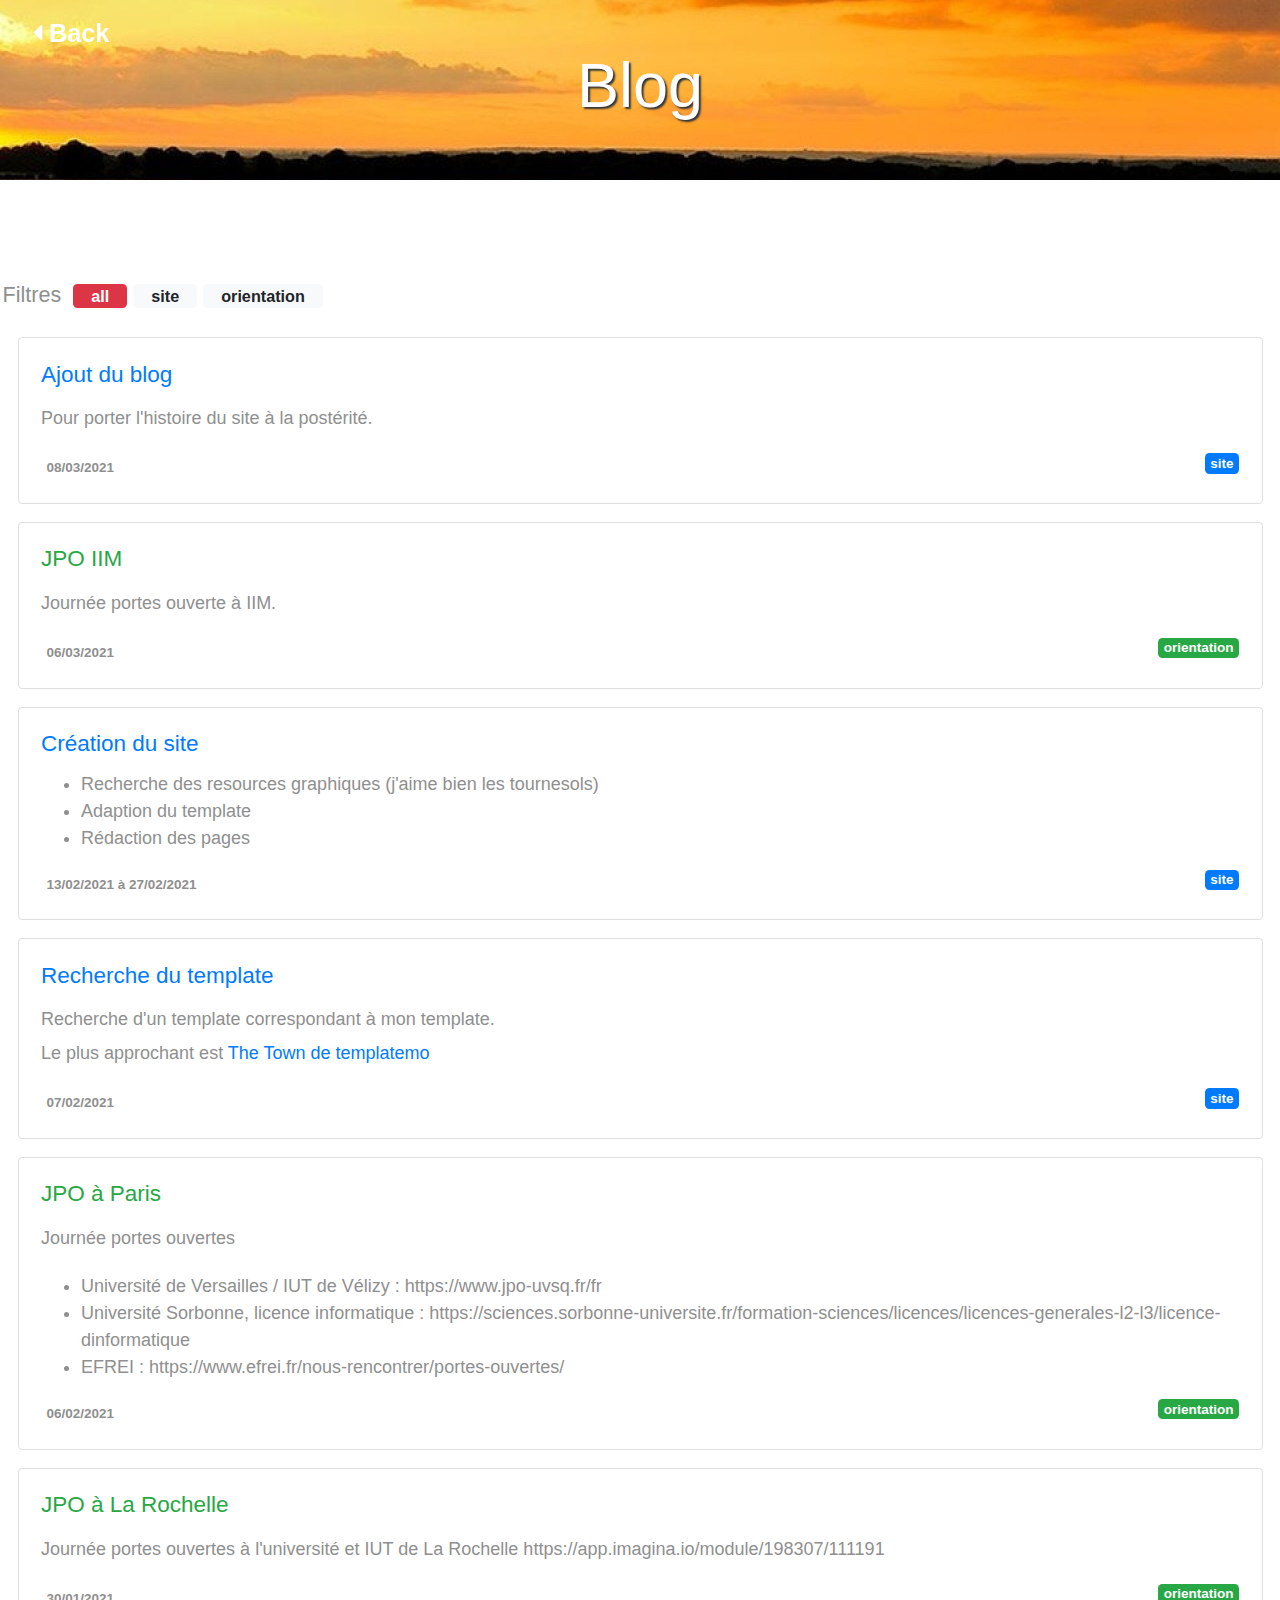
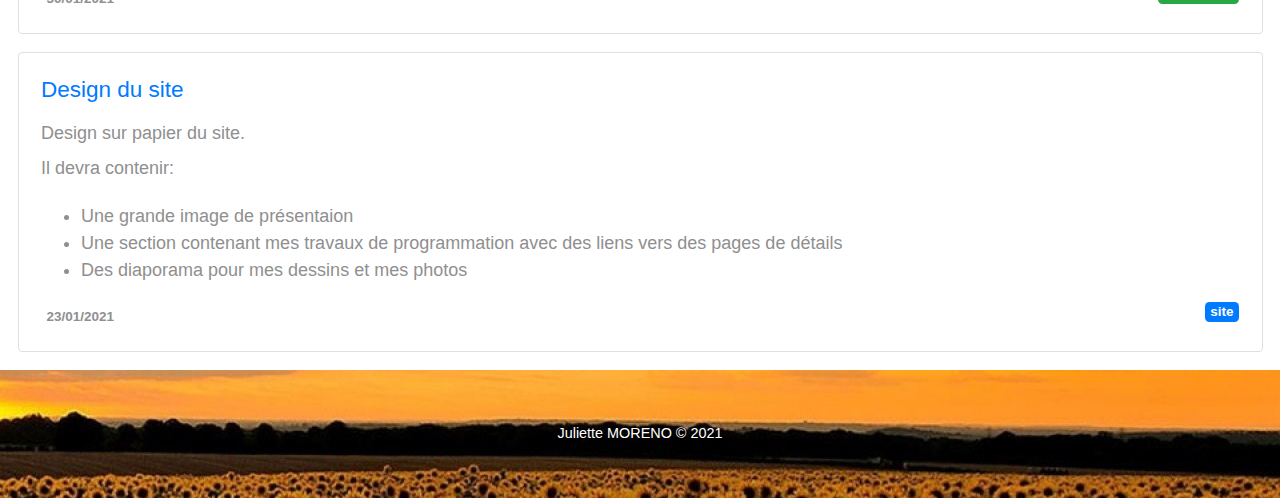
==== Blog.html @ 1c89b5e9 "Add blog" ====
<!DOCTYPE html>
<html lang="en">
  <head>
    <meta charset="UTF-8" />
    <meta name="viewport" content="width=device-width, initial-scale=1.0" />
    <meta http-equiv="X-UA-Compatible" content="ie=edge" />
    <title>Blog</title>
    <link rel="icon" type="image/ico" href="favicon.ico"/>
    <link rel="stylesheet" href="fontawesome-5.5/css/all.min.css" />
    <link rel="stylesheet" href="css/bootstrap.min.css" />
    <link rel="stylesheet" href="css/templatemo-style.css" />
    <link rel="stylesheet" href="highlight/darcula.css" />
  </head>
  <body>
    <!-- Hero section -->
    <section id="subhero" class="text-white tm-font-big tm-parallax">
      <!-- Navigation -->
      <nav class="navbar navbar-expand-md tm-navbar" id="tmNav">
        <div class="container">
          <div class="tm-next">
              <a href="index.html#project" class="navbar-brand external"><i class="fas fa-caret-left"></i> Back</a>
          </div>

          <button class="navbar-toggler" type="button" data-toggle="collapse" data-target="#navbarSupportedContent" aria-controls="navbarSupportedContent" aria-expanded="false" aria-label="Toggle navigation">
            <i class="fas fa-bars navbar-toggler-icon"></i>
          </button>
          <div class="collapse navbar-collapse" id="navbarSupportedContent">
            <ul class="navbar-nav ml-auto">
              <!--li class="nav-item">
                  <a class="nav-link tm-nav-link" href="#blog">Blog</a>
              </li-->
            </ul>
          </div>
        </div>
      </nav>

      <div class="text-center tm-hero-text-container">
        <h2 class="tm-hero-title">Blog</h2>
      </div>
    </section>

    <section id="blog" class="tm-section-pad-top">
      <div class="container">
        <div class="row" id="filterBtnContainer">
          <p class="mb-4 tm-intro-text">
            Filtres&nbsp;
            <a href="#" class="badge badge-danger px-3 all" onclick="filterSelection('all')">all</a>
            <a href="#" class="badge badge-light px-3 site" onclick="filterSelection('site')">site</a>
            <a href="#" class="badge badge-light px-3 orientation" onclick="filterSelection('orientation')">orientation</a>
          </p>
        </div>

        <div class="row">
          <div class="col-md-12">
            <div class="card mb-3 site">
              <div class="card-body">
                <h5 class="card-title text-primary">Ajout du blog</h5>
                <p class="card-text">Pour porter l'histoire du site à la postérité.</p>
                <div>
                  <span class="badge">08/03/2021</span>
                  <span class="badge badge-primary float-right">site</span>
                </div>
              </div>
            </div>

            <div class="card mb-3 orientation">
              <div class="card-body">
                <h5 class="card-title text-success">JPO IIM</h5>
                <p class="card-text">Journée portes ouverte à IIM.</p>
                <div>
                  <span class="badge">06/03/2021</span>
                  <span class="badge badge-success float-right">orientation</span>
                </div>
              </div>
            </div>

            <div class="card mb-3 site">
              <div class="card-body">
                <h5 class="card-title text-primary">Création du site</h5>
                <ul>
                  <li>Recherche des resources graphiques (j'aime bien les tournesols)</li>
                  <li>Adaption du template</li>
                  <li>Rédaction des pages</li>
                </ul>
                <div>
                  <span class="badge">13/02/2021 à 27/02/2021</span>
                  <span class="badge badge-primary float-right">site</span>
                </div>
              </div>
            </div>

            <div class="card mb-3 site">
              <div class="card-body">
                <h5 class="card-title text-primary">Recherche du template</h5>
                <p class="card-text">Recherche d'un template correspondant à mon template.<br/>
                  Le plus approchant est <a href="https://templatemo.com/tm-525-the-town">The Town de templatemo</a></p>
                <div>
                  <span class="badge">07/02/2021</span>
                  <span class="badge badge-primary float-right">site</span>
                </div>
              </div>
            </div>

            <div class="card mb-3 orientation">
              <div class="card-body">
                <h5 class="card-title text-success">JPO à Paris</h5>
                <p class="card-text">Journée portes ouvertes</p>
                <ul>
                  <li>Université de Versailles / IUT de Vélizy : https://www.jpo-uvsq.fr/fr</li>
                  <li>Université Sorbonne, licence informatique :
                    https://sciences.sorbonne-universite.fr/formation-sciences/licences/licences-generales-l2-l3/licence-dinformatique</li>
                  <li>EFREI : https://www.efrei.fr/nous-rencontrer/portes-ouvertes/</li>
                </ul>
                <div>
                  <span class="badge">06/02/2021</span>
                  <span class="badge badge-success float-right">orientation</span>
                </div>
              </div>
            </div>

            <div class="card mb-3 orientation">
              <div class="card-body">
                <h5 class="card-title text-success">JPO à La Rochelle</h5>
                <p class="card-text">Journée portes ouvertes à l'université et IUT de La Rochelle https://app.imagina.io/module/198307/111191</p>
                <div>
                  <span class="badge">30/01/2021</span>
                  <span class="badge badge-success float-right">orientation</span>
                </div>
              </div>
            </div>

            <div class="card mb-3 site">
              <div class="card-body">
                <h5 class="card-title text-primary">Design du site</h5>
                <p class="card-text">Design sur papier du site.<br/>Il devra contenir:</p>
                <ul>
                  <li>Une grande image de présentaion</li>
                  <li>Une section contenant mes travaux de programmation avec des liens vers des pages de détails</li>
                  <li>Des diaporama pour mes dessins et mes photos</li>
                </ul>
                <div>
                  <span class="badge">23/01/2021</span>
                  <span class="badge badge-primary float-right">site</span>
                </div>
              </div>
            </div>

          </div>
        </div>
      </div>

    </section>

    <section id="footer">
      <footer class="text-center small">
          <p class="mb-0">
            Juliette MORENO &copy; 2021
          </p>
        </footer>
    </section>
    <script src="js/jquery-1.9.1.min.js"></script>
    <script src="js/jquery.singlePageNav.min.js"></script>
    <script src="js/bootstrap.min.js"></script>
    <script src="highlight/highlight.pack.js"></script>
    <script>
	  // Init code highlight
	  hljs.initHighlightingOnLoad();

      function filterSelection(c) {
        $('.card').each(function() {
          if(c==='all' || $(this).hasClass(c)) {
            $(this).removeClass("d-none");
          } else {
            $(this).addClass("d-none");
          }
        });
        $('#filterBtnContainer a').each(function() {
          if ($(this).hasClass(c)) {
            $(this).removeClass("badge-light");
            $(this).addClass("badge-danger");
          } else {
            $(this).removeClass("badge-danger");
            $(this).addClass("badge-light");
          }
        });
      }

      $(function(){

        // Detect window scroll and update navbar
        $(window).scroll(function(e){
          if($(document).scrollTop() > 70) {
            $('.tm-navbar').addClass("scroll");
          } else {
            $('.tm-navbar').removeClass("scroll");
          }
        });

        // Close mobile menu after click
        $('#tmNav a').on('click', function(){
          $('.navbar-collapse').removeClass('show');
        })

        // Scroll to corresponding section with animation
        $('#tmNav').singlePageNav({
                filter: ':not(.external)'
            });
      });
    </script>
  </body>
</html>
---- css/templatemo-style.css ----
/*

The Town

https://templatemo.com/tm-525-the-town

*/

html {
  font-size: 18px;
}

body {
  color: #8f8f8f;
  margin: 0;
  padding: 0;
  overflow-x: hidden;
}
a {
  transition: all 0.3s ease;
}

a:hover,
a:focus {
  text-decoration: none;
}

a:focus {
  outline: none;
}

.btn {
  padding: 8px 32px;
}

.btn:hover {
  background-color: #ced4da;
}

.tm-section-pad-top {
  padding-top: 100px;
}

.tm-section-pad-bottom {
  padding-bottom: 135px;
}

.tm-text-primary {
  color: #3496d8;
}

.tm-font-big {
  font-size: 1.25rem;
}

.tm-btn-primary {
  color: white;
  background-color: #3496d8;
  padding: 14px 35px;
  border-radius: 30px;
}

.tm-btn-primary:hover,
.tm-btn-primary:focus {
  color: white;
  background-color: #73c1f6;
}

/* Navbar */

.tm-navbar {
  position: fixed;
  width: 100%;
  z-index: 1000;
  background-color: transparent;
  transition: all 0.3s ease;
}

.tm-navbar.scroll {
  background-color: white;
  border-bottom: 1px solid #e9ecef;
}

.navbar-brand {
  color: white;
  font-size: 1.4rem;
  font-weight: bold;
}

.navbar-brand:hover,
.tm-navbar.scroll .navbar-brand:hover {
  color: #3496d8;
}

.tm-navbar.scroll .navbar-brand {
  color: #8f8f8f;
}

.nav-item {
  list-style: none;
}

.tm-nav-link {
  color: white;
}

.tm-navbar.scroll .tm-nav-link {
  color: #8f8f8f;
}

.tm-navbar.scroll .tm-nav-link:hover,
.tm-navbar.scroll .tm-nav-link.current,
.tm-nav-link:hover {
  color: #3496d8;
}

.navbar-toggler {
  border: 1px solid white;
  padding-left: 10px;
  padding-right: 10px;
}

.navbar-toggler-icon {
  color: white;
  padding-top: 6px;
}

.tm-navbar.scroll .navbar-toggler {
  border: 1px solid #8f8f8f;
}

.tm-navbar.scroll .navbar-toggler-icon {
  color: #8f8f8f;
}

/* Hero */

#hero {
  background-image: url(../img/the-town-bg-01.jpg);
  background-repeat: no-repeat;
  height: 100vh;
  min-height: 375px;
  position: relative;
}

@media (min-height: 830px) {
  #hero {
    background-position: center -210px;
  }
}

@media (min-height: 680px) and (max-height: 829px) {
  #hero {
    background-position: center -300px;
  }
}

@media (min-height: 500px) and (max-height: 679px) {
  #hero {
    background-position: center -400px;
  }
}

@media (max-height: 499px) {
  #hero {
    background-position: center -450px;
  }
}

#subhero {
  background-image: url(../img/the-town-bg-03.jpg);
  background-repeat: no-repeat;
  background-position: center;
  height: 20vh;
  min-height: 75px;
  position: relative;
}

.tm-hero-text-container {
  width: 100%;
  height: 100%;
  display: flex;
  flex-flow: column;
  justify-content: center;
}

.tm-hero-text-container-inner {
  margin-top: -90px;
}

.tm-hero-title {
  font-size: 3.5rem;
  text-shadow: 2px 2px 2px #333;
}

.tm-intro-next {
  position: absolute;
  bottom: 100px;
  left: 0;
  right: 0;
}

@media (max-height: 480px) {
  .tm-hero-text-container-inner {
    margin-top: -40px;
  }

  .tm-intro-next {
    bottom: 20px;
  }
}

.tm-down-arrow-link {
  display: block;
  margin-top: 18%;
}

.tm-down-arrow {
  color: #c57e7d;
  cursor: pointer;
  background: white;
  border-radius: 50%;
  padding: 10px 22px 8px;
  transition: all 0.3s ease;
}

.tm-down-arrow:hover,
.tm-down-arrow:focus {
  color: white;
  background: #3496d8;
}

/* Introduction */

.tm-section-title {
  font-size: 2.6rem;
  font-weight: normal;
}

.tm-intro-text {
  font-size: 1.2rem;
  line-height: 1.4;
}

.tm-icon {
  display: block;
  margin-bottom: 55px;
  color: #3496d8;
}

/* Work */

.tm-work-description {
  font-size: 1rem;
  text-align: center;
}

.tm-gallery-container {
  padding-top: 70px;
  padding-bottom: 120px;
}

.tm-gallery-item {
  margin: 0 15px;
}

.slick-dots {
  bottom: -65px;
}

.slick-dots li {
  margin: 0 13px;
}

.slick-dots li button:hover:before,
.slick-dots li button:focus:before,
.slick-dots li.slick-active button:before {
  opacity: 1;
  color: #3ba0dd;
}

.slick-dots li button:before {
  font-size: 26px;
}

/* Hover Effect */
/* Common style */
.grid figure {
  position: relative;
  float: left;
  overflow: hidden;
  /* margin: 10px 1%;
  min-width: 320px;
	max-width: 480px;
	max-height: 360px;
	width: 48%; */
  background: #3085a3;
  text-align: center;
  cursor: pointer;
}

.grid figure img {
  position: relative;
  display: block;
  min-height: 100%;
  max-width: 100%;
  opacity: 0.8;
}

.grid figure figcaption {
  padding: 2em;
  color: #fff;
  text-transform: uppercase;
  font-size: 1.25em;
  -webkit-backface-visibility: hidden;
  backface-visibility: hidden;
}

.grid figure figcaption::before,
.grid figure figcaption::after {
  pointer-events: none;
}

.grid figure figcaption,
.grid figure figcaption > a {
  position: absolute;
  top: 0;
  left: 0;
  width: 100%;
  height: 100%;
}

/* Anchor will cover the whole item by default */
/* For some effects it will show as a button */
.grid figure figcaption > a {
  z-index: 1000;
  text-indent: 200%;
  white-space: nowrap;
  font-size: 0;
  opacity: 0;
}

.grid figure h2 {
  word-spacing: -0.15em;
  font-weight: 300;
}

.grid figure h2 span {
  font-weight: 800;
}

.grid figure h2,
.grid figure p {
  margin: 0;
}

.grid figure p {
  letter-spacing: 1px;
  font-size: 68.5%;
}

/*---------------*/
/***** Honey *****/
/*---------------*/

figure.effect-honey {
  background: #4a3753;
  max-width: 220px;
}

figure.effect-honey img {
  opacity: 0.9;
  -webkit-transition: opacity 0.35s;
  transition: opacity 0.35s;
}

figure.effect-honey:hover img {
  opacity: 0.5;
}

figure.effect-honey figcaption::before {
  position: absolute;
  bottom: 0;
  left: 0;
  width: 100%;
  height: 10px;
  background: #3496d8;
  content: "";
  -webkit-transform: translate3d(0, 10px, 0);
  transform: translate3d(0, 10px, 0);
}

figure.effect-honey h2 {
  position: absolute;
  bottom: 0;
  left: 0;
  padding: 1em 1.5em;
  width: 100%;
  text-align: left;
  -webkit-transform: translate3d(0, -30px, 0);
  transform: translate3d(0, -30px, 0);
}

figure.effect-honey h2 i {
  font-style: normal;
  opacity: 0;
  -webkit-transition: opacity 0.35s, -webkit-transform 0.35s;
  transition: opacity 0.35s, transform 0.35s;
  -webkit-transform: translate3d(0, -30px, 0);
  transform: translate3d(0, -30px, 0);
}

figure.effect-honey figcaption::before,
figure.effect-honey h2 {
  -webkit-transition: -webkit-transform 0.35s;
  transition: transform 0.35s;
}

figure.effect-honey:hover figcaption::before,
figure.effect-honey:hover h2,
figure.effect-honey:hover h2 i {
  opacity: 1;
  -webkit-transform: translate3d(0, 0, 0);
  transform: translate3d(0, 0, 0);
}

/* Contact */

#contact {
  color: white;
  background-image: url(../img/the-town-bg-02.jpg);
  background-position: center;
  background-repeat: no-repeat;
  min-height: 850px;
  position: relative;
  padding-bottom: 50px;
  padding-top: 160px;
}

#footer {
  color: white;
  background-image: url(../img/the-town-bg-04.jpg);
  background-position: center;
  background-repeat: no-repeat;
  min-height: 70px;
  position: relative;
  padding-bottom: 50px;
  padding-top: 50px;
}

.tm-underline {
  border-top: 2px solid #3496d8;
  height: 8px;
  width: 100%;
}

.tm-underline-inner {
  width: 25%;
  height: 8px;
  background: #3496d8;
}

.tm-contact-item {
  margin-bottom: 75px;
}

.tm-contact-item-link {
  display: flex;
  align-items: center;
}

.tm-contact-item-link i,
.tm-contact-item-link span {
  color: white;
  transition: all 0.3s ease;
}

.tm-contact-item-link:hover i,
.tm-contact-item-link:hover span {
  color: #3496d8;
}

.tm-input {
  padding: 8px 25px;
  border-radius: 3px;
  border: 1px solid white;
  background: transparent;
  color: white;
}

.work-item a {
  border: none;
  text-align: center;
  display: block;
  justify-content: center;
}
.work-item a img {
  float: center;
  align-items: center;
  border: 10px solid transparent;
  -webkit-transition: 0.5s;
  -o-transition: 0.5s;
  transition: 0.5s;
  width: 150px;
  width: 150px;
  height: 150px;
}
.work-item a:hover img, .work-item a:active img, .work-item a:focus img {
  border: 10px solid #3496d8;
}

::placeholder {
  /* Chrome, Firefox, Opera, Safari 10.1+ */
  color: white;
  opacity: 1; /* Firefox */
}

:-ms-input-placeholder {
  /* Internet Explorer 10-11 */
  color: white;
}

::-ms-input-placeholder {
  /* Microsoft Edge */
  color: white;
}

.tm-btn-submit {
  margin-left: 20px;
}

.tm-footer {
  position: absolute;
  bottom: 35px;
  left: 0;
  right: 0;
  padding: 0 15px;
}

.tm-footer-link {
  color: white;
}

.tm-footer-link:hover,
.tm-footer-link:focus {
  color: #3496d8;
  text-decoration: none;
}

p {
  line-height: 1.9;
}

@media (min-width: 768px) {
  .tm-intro-text-container {
    padding-left: 65px;
  }

  .navbar-expand-md .navbar-nav .nav-link {
    padding-right: 30px;
    padding-left: 30px;
  }
}

@media (min-width: 1200px) {
  .container {
    max-width: 1275px;
  }

  .tm-container-gallery {
    max-width: 1290px;
  }

  .tm-container-contact {
    max-width: 1063px;
  }
}

@media (max-width: 991px) {
  .tm-intro-text-container {
    padding-left: 15px;
    padding-top: 30px;
    max-width: 600px;
    margin-left: auto;
    margin-right: auto;
  }

  .tm-intro-img {
    display: block;
    margin-left: auto;
    margin-right: auto;
  }

  .tm-btn-submit {
    margin-left: 0;
    margin-top: 20px;
  }
}

@media (max-width: 767px) {
  .tm-btn-submit {
    margin-left: 20px;
    margin-top: 0;
  }

  .navbar-nav {
    max-width: 200px;
    text-align: right;
  }

  .navbar-collapse {
    background-color: rgb(255, 255, 255);
    padding: 10px;
    border-radius: 3px;
  }

  .navbar-collapse .nav-link {
    color: #8f8f8f;
  }
}

@media (max-width: 480px) {
  .tm-gallery-container {
    max-width: 220px;
    margin-left: auto;
    margin-right: auto;
  }

  .slick-dots li {
    margin: 0 8px;
  }

  .tm-gallery-item {
    margin: 0;
  }
}

@media (max-width: 420px) {
  .tm-btn-submit {
    display: block;
    margin-left: 0;
    margin-top: 20px;
  }
}
---- highlight/darcula.css ----
/*

Darcula color scheme from the JetBrains family of IDEs

*/


.hljs {
  display: block;
  overflow-x: auto;
  padding: 0.5em;
  background: #2b2b2b;
  color: #bababa;
}

.hljs-strong,
.hljs-emphasis {
  color: #a8a8a2;
}

.hljs-bullet,
.hljs-quote,
.hljs-link,
.hljs-number,
.hljs-regexp,
.hljs-literal {
  color: #6896ba;
}

.hljs-code,
.hljs-selector-class {
  color: #a6e22e;
}

.hljs-emphasis {
  font-style: italic;
}

.hljs-keyword,
.hljs-selector-tag,
.hljs-section,
.hljs-attribute,
.hljs-name,
.hljs-variable {
  color: #cb7832;
}

.hljs-params {
  color: #b9b9b9;
}

.hljs-string {
  color: #6a8759;
}

.hljs-subst,
.hljs-type,
.hljs-built_in,
.hljs-builtin-name,
.hljs-symbol,
.hljs-selector-id,
.hljs-selector-attr,
.hljs-selector-pseudo,
.hljs-template-tag,
.hljs-template-variable,
.hljs-addition {
  color: #e0c46c;
}

.hljs-comment,
.hljs-deletion,
.hljs-meta {
  color: #7f7f7f;
}
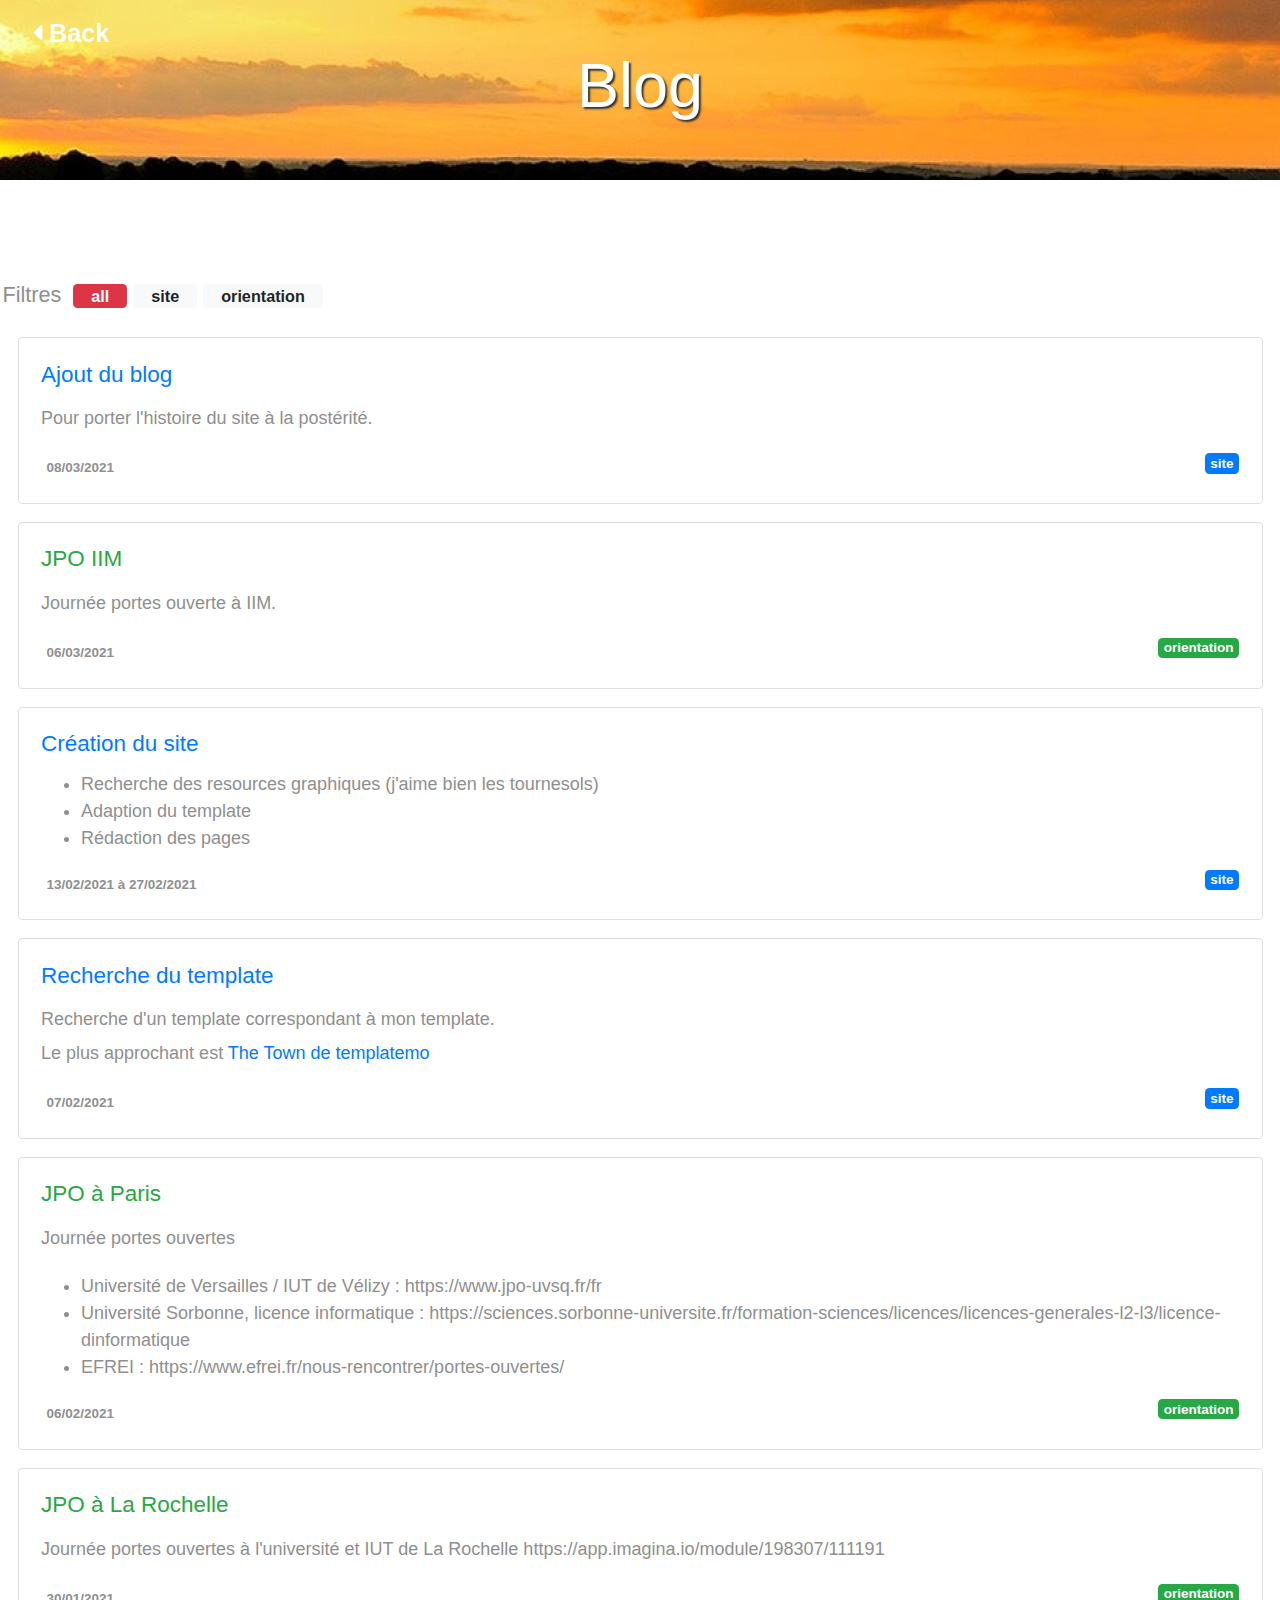
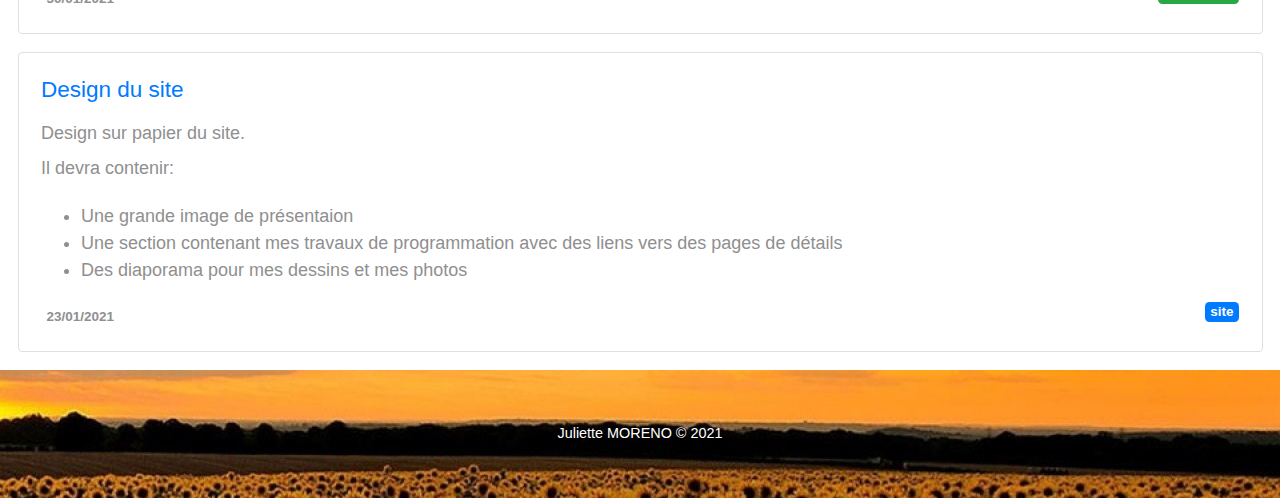
==== commit b355b6c3: "Update fontawesome to 5.15.2" ====
--- a/Blog.html
+++ b/Blog.html
@@ -6,10 +6,9 @@
     <meta http-equiv="X-UA-Compatible" content="ie=edge" />
     <title>Blog</title>
     <link rel="icon" type="image/ico" href="favicon.ico"/>
-    <link rel="stylesheet" href="fontawesome-5.5/css/all.min.css" />
+    <link rel="stylesheet" href="fontawesome/css/all.min.css" />
     <link rel="stylesheet" href="css/bootstrap.min.css" />
     <link rel="stylesheet" href="css/templatemo-style.css" />
-    <link rel="stylesheet" href="highlight/darcula.css" />
   </head>
   <body>
     <!-- Hero section -->
@@ -18,19 +17,19 @@
       <nav class="navbar navbar-expand-md tm-navbar" id="tmNav">
         <div class="container">
           <div class="tm-next">
-              <a href="index.html#project" class="navbar-brand external"><i class="fas fa-caret-left"></i> Back</a>
+              <a href="index.html#about" class="navbar-brand external"><i class="fas fa-caret-left"></i> Back</a>
           </div>
 
-          <button class="navbar-toggler" type="button" data-toggle="collapse" data-target="#navbarSupportedContent" aria-controls="navbarSupportedContent" aria-expanded="false" aria-label="Toggle navigation">
+          <!--button class="navbar-toggler" type="button" data-toggle="collapse" data-target="#navbarSupportedContent" aria-controls="navbarSupportedContent" aria-expanded="false" aria-label="Toggle navigation">
             <i class="fas fa-bars navbar-toggler-icon"></i>
           </button>
           <div class="collapse navbar-collapse" id="navbarSupportedContent">
             <ul class="navbar-nav ml-auto">
-              <!--li class="nav-item">
+              <li class="nav-item">
                   <a class="nav-link tm-nav-link" href="#blog">Blog</a>
-              </li-->
+              </li>
             </ul>
-          </div>
+          </div-->
         </div>
       </nav>
 
--- a/fontawesome/css/all.min.css
+++ b/fontawesome/css/all.min.css
@@ -0,0 +1,5 @@
+/*!
+ * Font Awesome Free 5.15.2 by @fontawesome - https://fontawesome.com
+ * License - https://fontawesome.com/license/free (Icons: CC BY 4.0, Fonts: SIL OFL 1.1, Code: MIT License)
+ */
+.fa,.fab,.fad,.fal,.far,.fas{-moz-osx-font-smoothing:grayscale;-webkit-font-smoothing:antialiased;display:inline-block;font-style:normal;font-variant:normal;text-rendering:auto;line-height:1}.fa-lg{font-size:1.33333em;line-height:.75em;vertical-align:-.0667em}.fa-xs{font-size:.75em}.fa-sm{font-size:.875em}.fa-1x{font-size:1em}.fa-2x{font-size:2em}.fa-3x{font-size:3em}.fa-4x{font-size:4em}.fa-5x{font-size:5em}.fa-6x{font-size:6em}.fa-7x{font-size:7em}.fa-8x{font-size:8em}.fa-9x{font-size:9em}.fa-10x{font-size:10em}.fa-fw{text-align:center;width:1.25em}.fa-ul{list-style-type:none;margin-left:2.5em;padding-left:0}.fa-ul>li{position:relative}.fa-li{left:-2em;position:absolute;text-align:center;width:2em;line-height:inherit}.fa-border{border:.08em solid #eee;border-radius:.1em;padding:.2em .25em .15em}.fa-pull-left{float:left}.fa-pull-right{float:right}.fa.fa-pull-left,.fab.fa-pull-left,.fal.fa-pull-left,.far.fa-pull-left,.fas.fa-pull-left{margin-right:.3em}.fa.fa-pull-right,.fab.fa-pull-right,.fal.fa-pull-right,.far.fa-pull-right,.fas.fa-pull-right{margin-left:.3em}.fa-spin{-webkit-animation:fa-spin 2s linear infinite;animation:fa-spin 2s linear infinite}.fa-pulse{-webkit-animation:fa-spin 1s steps(8) infinite;animation:fa-spin 1s steps(8) infinite}@-webkit-keyframes fa-spin{0%{-webkit-transform:rotate(0deg);transform:rotate(0deg)}to{-webkit-transform:rotate(1turn);transform:rotate(1turn)}}@keyframes fa-spin{0%{-webkit-transform:rotate(0deg);transform:rotate(0deg)}to{-webkit-transform:rotate(1turn);transform:rotate(1turn)}}.fa-rotate-90{-ms-filter:"progid:DXImageTransform.Microsoft.BasicImage(rotation=1)";-webkit-transform:rotate(90deg);transform:rotate(90deg)}.fa-rotate-180{-ms-filter:"progid:DXImageTransform.Microsoft.BasicImage(rotation=2)";-webkit-transform:rotate(180deg);transform:rotate(180deg)}.fa-rotate-270{-ms-filter:"progid:DXImageTransform.Microsoft.BasicImage(rotation=3)";-webkit-transform:rotate(270deg);transform:rotate(270deg)}.fa-flip-horizontal{-ms-filter:"progid:DXImageTransform.Microsoft.BasicImage(rotation=0, mirror=1)";-webkit-transform:scaleX(-1);transform:scaleX(-1)}.fa-flip-vertical{-webkit-transform:scaleY(-1);transform:scaleY(-1)}.fa-flip-both,.fa-flip-horizontal.fa-flip-vertical,.fa-flip-vertical{-ms-filter:"progid:DXImageTransform.Microsoft.BasicImage(rotation=2, mirror=1)"}.fa-flip-both,.fa-flip-horizontal.fa-flip-vertical{-webkit-transform:scale(-1);transform:scale(-1)}:root .fa-flip-both,:root .fa-flip-horizontal,:root .fa-flip-vertical,:root .fa-rotate-90,:root .fa-rotate-180,:root .fa-rotate-270{-webkit-filter:none;filter:none}.fa-stack{display:inline-block;height:2em;line-height:2em;position:relative;vertical-align:middle;width:2.5em}.fa-stack-1x,.fa-stack-2x{left:0;position:absolute;text-align:center;width:100%}.fa-stack-1x{line-height:inherit}.fa-stack-2x{font-size:2em}.fa-inverse{color:#fff}.fa-500px:before{content:"\f26e"}.fa-accessible-icon:before{content:"\f368"}.fa-accusoft:before{content:"\f369"}.fa-acquisitions-incorporated:before{content:"\f6af"}.fa-ad:before{content:"\f641"}.fa-address-book:before{content:"\f2b9"}.fa-address-card:before{content:"\f2bb"}.fa-adjust:before{content:"\f042"}.fa-adn:before{content:"\f170"}.fa-adversal:before{content:"\f36a"}.fa-affiliatetheme:before{content:"\f36b"}.fa-air-freshener:before{content:"\f5d0"}.fa-airbnb:before{content:"\f834"}.fa-algolia:before{content:"\f36c"}.fa-align-center:before{content:"\f037"}.fa-align-justify:before{content:"\f039"}.fa-align-left:before{content:"\f036"}.fa-align-right:before{content:"\f038"}.fa-alipay:before{content:"\f642"}.fa-allergies:before{content:"\f461"}.fa-amazon:before{content:"\f270"}.fa-amazon-pay:before{content:"\f42c"}.fa-ambulance:before{content:"\f0f9"}.fa-american-sign-language-interpreting:before{content:"\f2a3"}.fa-amilia:before{content:"\f36d"}.fa-anchor:before{content:"\f13d"}.fa-android:before{content:"\f17b"}.fa-angellist:before{content:"\f209"}.fa-angle-double-down:before{content:"\f103"}.fa-angle-double-left:before{content:"\f100"}.fa-angle-double-right:before{content:"\f101"}.fa-angle-double-up:before{content:"\f102"}.fa-angle-down:before{content:"\f107"}.fa-angle-left:before{content:"\f104"}.fa-angle-right:before{content:"\f105"}.fa-angle-up:before{content:"\f106"}.fa-angry:before{content:"\f556"}.fa-angrycreative:before{content:"\f36e"}.fa-angular:before{content:"\f420"}.fa-ankh:before{content:"\f644"}.fa-app-store:before{content:"\f36f"}.fa-app-store-ios:before{content:"\f370"}.fa-apper:before{content:"\f371"}.fa-apple:before{content:"\f179"}.fa-apple-alt:before{content:"\f5d1"}.fa-apple-pay:before{content:"\f415"}.fa-archive:before{content:"\f187"}.fa-archway:before{content:"\f557"}.fa-arrow-alt-circle-down:before{content:"\f358"}.fa-arrow-alt-circle-left:before{content:"\f359"}.fa-arrow-alt-circle-right:before{content:"\f35a"}.fa-arrow-alt-circle-up:before{content:"\f35b"}.fa-arrow-circle-down:before{content:"\f0ab"}.fa-arrow-circle-left:before{content:"\f0a8"}.fa-arrow-circle-right:before{content:"\f0a9"}.fa-arrow-circle-up:before{content:"\f0aa"}.fa-arrow-down:before{content:"\f063"}.fa-arrow-left:before{content:"\f060"}.fa-arrow-right:before{content:"\f061"}.fa-arrow-up:before{content:"\f062"}.fa-arrows-alt:before{content:"\f0b2"}.fa-arrows-alt-h:before{content:"\f337"}.fa-arrows-alt-v:before{content:"\f338"}.fa-artstation:before{content:"\f77a"}.fa-assistive-listening-systems:before{content:"\f2a2"}.fa-asterisk:before{content:"\f069"}.fa-asymmetrik:before{content:"\f372"}.fa-at:before{content:"\f1fa"}.fa-atlas:before{content:"\f558"}.fa-atlassian:before{content:"\f77b"}.fa-atom:before{content:"\f5d2"}.fa-audible:before{content:"\f373"}.fa-audio-description:before{content:"\f29e"}.fa-autoprefixer:before{content:"\f41c"}.fa-avianex:before{content:"\f374"}.fa-aviato:before{content:"\f421"}.fa-award:before{content:"\f559"}.fa-aws:before{content:"\f375"}.fa-baby:before{content:"\f77c"}.fa-baby-carriage:before{content:"\f77d"}.fa-backspace:before{content:"\f55a"}.fa-backward:before{content:"\f04a"}.fa-bacon:before{content:"\f7e5"}.fa-bacteria:before{content:"\e059"}.fa-bacterium:before{content:"\e05a"}.fa-bahai:before{content:"\f666"}.fa-balance-scale:before{content:"\f24e"}.fa-balance-scale-left:before{content:"\f515"}.fa-balance-scale-right:before{content:"\f516"}.fa-ban:before{content:"\f05e"}.fa-band-aid:before{content:"\f462"}.fa-bandcamp:before{content:"\f2d5"}.fa-barcode:before{content:"\f02a"}.fa-bars:before{content:"\f0c9"}.fa-baseball-ball:before{content:"\f433"}.fa-basketball-ball:before{content:"\f434"}.fa-bath:before{content:"\f2cd"}.fa-battery-empty:before{content:"\f244"}.fa-battery-full:before{content:"\f240"}.fa-battery-half:before{content:"\f242"}.fa-battery-quarter:before{content:"\f243"}.fa-battery-three-quarters:before{content:"\f241"}.fa-battle-net:before{content:"\f835"}.fa-bed:before{content:"\f236"}.fa-beer:before{content:"\f0fc"}.fa-behance:before{content:"\f1b4"}.fa-behance-square:before{content:"\f1b5"}.fa-bell:before{content:"\f0f3"}.fa-bell-slash:before{content:"\f1f6"}.fa-bezier-curve:before{content:"\f55b"}.fa-bible:before{content:"\f647"}.fa-bicycle:before{content:"\f206"}.fa-biking:before{content:"\f84a"}.fa-bimobject:before{content:"\f378"}.fa-binoculars:before{content:"\f1e5"}.fa-biohazard:before{content:"\f780"}.fa-birthday-cake:before{content:"\f1fd"}.fa-bitbucket:before{content:"\f171"}.fa-bitcoin:before{content:"\f379"}.fa-bity:before{content:"\f37a"}.fa-black-tie:before{content:"\f27e"}.fa-blackberry:before{content:"\f37b"}.fa-blender:before{content:"\f517"}.fa-blender-phone:before{content:"\f6b6"}.fa-blind:before{content:"\f29d"}.fa-blog:before{content:"\f781"}.fa-blogger:before{content:"\f37c"}.fa-blogger-b:before{content:"\f37d"}.fa-bluetooth:before{content:"\f293"}.fa-bluetooth-b:before{content:"\f294"}.fa-bold:before{content:"\f032"}.fa-bolt:before{content:"\f0e7"}.fa-bomb:before{content:"\f1e2"}.fa-bone:before{content:"\f5d7"}.fa-bong:before{content:"\f55c"}.fa-book:before{content:"\f02d"}.fa-book-dead:before{content:"\f6b7"}.fa-book-medical:before{content:"\f7e6"}.fa-book-open:before{content:"\f518"}.fa-book-reader:before{content:"\f5da"}.fa-bookmark:before{content:"\f02e"}.fa-bootstrap:before{content:"\f836"}.fa-border-all:before{content:"\f84c"}.fa-border-none:before{content:"\f850"}.fa-border-style:before{content:"\f853"}.fa-bowling-ball:before{content:"\f436"}.fa-box:before{content:"\f466"}.fa-box-open:before{content:"\f49e"}.fa-box-tissue:before{content:"\e05b"}.fa-boxes:before{content:"\f468"}.fa-braille:before{content:"\f2a1"}.fa-brain:before{content:"\f5dc"}.fa-bread-slice:before{content:"\f7ec"}.fa-briefcase:before{content:"\f0b1"}.fa-briefcase-medical:before{content:"\f469"}.fa-broadcast-tower:before{content:"\f519"}.fa-broom:before{content:"\f51a"}.fa-brush:before{content:"\f55d"}.fa-btc:before{content:"\f15a"}.fa-buffer:before{content:"\f837"}.fa-bug:before{content:"\f188"}.fa-building:before{content:"\f1ad"}.fa-bullhorn:before{content:"\f0a1"}.fa-bullseye:before{content:"\f140"}.fa-burn:before{content:"\f46a"}.fa-buromobelexperte:before{content:"\f37f"}.fa-bus:before{content:"\f207"}.fa-bus-alt:before{content:"\f55e"}.fa-business-time:before{content:"\f64a"}.fa-buy-n-large:before{content:"\f8a6"}.fa-buysellads:before{content:"\f20d"}.fa-calculator:before{content:"\f1ec"}.fa-calendar:before{content:"\f133"}.fa-calendar-alt:before{content:"\f073"}.fa-calendar-check:before{content:"\f274"}.fa-calendar-day:before{content:"\f783"}.fa-calendar-minus:before{content:"\f272"}.fa-calendar-plus:before{content:"\f271"}.fa-calendar-times:before{content:"\f273"}.fa-calendar-week:before{content:"\f784"}.fa-camera:before{content:"\f030"}.fa-camera-retro:before{content:"\f083"}.fa-campground:before{content:"\f6bb"}.fa-canadian-maple-leaf:before{content:"\f785"}.fa-candy-cane:before{content:"\f786"}.fa-cannabis:before{content:"\f55f"}.fa-capsules:before{content:"\f46b"}.fa-car:before{content:"\f1b9"}.fa-car-alt:before{content:"\f5de"}.fa-car-battery:before{content:"\f5df"}.fa-car-crash:before{content:"\f5e1"}.fa-car-side:before{content:"\f5e4"}.fa-caravan:before{content:"\f8ff"}.fa-caret-down:before{content:"\f0d7"}.fa-caret-left:before{content:"\f0d9"}.fa-caret-right:before{content:"\f0da"}.fa-caret-square-down:before{content:"\f150"}.fa-caret-square-left:before{content:"\f191"}.fa-caret-square-right:before{content:"\f152"}.fa-caret-square-up:before{content:"\f151"}.fa-caret-up:before{content:"\f0d8"}.fa-carrot:before{content:"\f787"}.fa-cart-arrow-down:before{content:"\f218"}.fa-cart-plus:before{content:"\f217"}.fa-cash-register:before{content:"\f788"}.fa-cat:before{content:"\f6be"}.fa-cc-amazon-pay:before{content:"\f42d"}.fa-cc-amex:before{content:"\f1f3"}.fa-cc-apple-pay:before{content:"\f416"}.fa-cc-diners-club:before{content:"\f24c"}.fa-cc-discover:before{content:"\f1f2"}.fa-cc-jcb:before{content:"\f24b"}.fa-cc-mastercard:before{content:"\f1f1"}.fa-cc-paypal:before{content:"\f1f4"}.fa-cc-stripe:before{content:"\f1f5"}.fa-cc-visa:before{content:"\f1f0"}.fa-centercode:before{content:"\f380"}.fa-centos:before{content:"\f789"}.fa-certificate:before{content:"\f0a3"}.fa-chair:before{content:"\f6c0"}.fa-chalkboard:before{content:"\f51b"}.fa-chalkboard-teacher:before{content:"\f51c"}.fa-charging-station:before{content:"\f5e7"}.fa-chart-area:before{content:"\f1fe"}.fa-chart-bar:before{content:"\f080"}.fa-chart-line:before{content:"\f201"}.fa-chart-pie:before{content:"\f200"}.fa-check:before{content:"\f00c"}.fa-check-circle:before{content:"\f058"}.fa-check-double:before{content:"\f560"}.fa-check-square:before{content:"\f14a"}.fa-cheese:before{content:"\f7ef"}.fa-chess:before{content:"\f439"}.fa-chess-bishop:before{content:"\f43a"}.fa-chess-board:before{content:"\f43c"}.fa-chess-king:before{content:"\f43f"}.fa-chess-knight:before{content:"\f441"}.fa-chess-pawn:before{content:"\f443"}.fa-chess-queen:before{content:"\f445"}.fa-chess-rook:before{content:"\f447"}.fa-chevron-circle-down:before{content:"\f13a"}.fa-chevron-circle-left:before{content:"\f137"}.fa-chevron-circle-right:before{content:"\f138"}.fa-chevron-circle-up:before{content:"\f139"}.fa-chevron-down:before{content:"\f078"}.fa-chevron-left:before{content:"\f053"}.fa-chevron-right:before{content:"\f054"}.fa-chevron-up:before{content:"\f077"}.fa-child:before{content:"\f1ae"}.fa-chrome:before{content:"\f268"}.fa-chromecast:before{content:"\f838"}.fa-church:before{content:"\f51d"}.fa-circle:before{content:"\f111"}.fa-circle-notch:before{content:"\f1ce"}.fa-city:before{content:"\f64f"}.fa-clinic-medical:before{content:"\f7f2"}.fa-clipboard:before{content:"\f328"}.fa-clipboard-check:before{content:"\f46c"}.fa-clipboard-list:before{content:"\f46d"}.fa-clock:before{content:"\f017"}.fa-clone:before{content:"\f24d"}.fa-closed-captioning:before{content:"\f20a"}.fa-cloud:before{content:"\f0c2"}.fa-cloud-download-alt:before{content:"\f381"}.fa-cloud-meatball:before{content:"\f73b"}.fa-cloud-moon:before{content:"\f6c3"}.fa-cloud-moon-rain:before{content:"\f73c"}.fa-cloud-rain:before{content:"\f73d"}.fa-cloud-showers-heavy:before{content:"\f740"}.fa-cloud-sun:before{content:"\f6c4"}.fa-cloud-sun-rain:before{content:"\f743"}.fa-cloud-upload-alt:before{content:"\f382"}.fa-cloudflare:before{content:"\e07d"}.fa-cloudscale:before{content:"\f383"}.fa-cloudsmith:before{content:"\f384"}.fa-cloudversify:before{content:"\f385"}.fa-cocktail:before{content:"\f561"}.fa-code:before{content:"\f121"}.fa-code-branch:before{content:"\f126"}.fa-codepen:before{content:"\f1cb"}.fa-codiepie:before{content:"\f284"}.fa-coffee:before{content:"\f0f4"}.fa-cog:before{content:"\f013"}.fa-cogs:before{content:"\f085"}.fa-coins:before{content:"\f51e"}.fa-columns:before{content:"\f0db"}.fa-comment:before{content:"\f075"}.fa-comment-alt:before{content:"\f27a"}.fa-comment-dollar:before{content:"\f651"}.fa-comment-dots:before{content:"\f4ad"}.fa-comment-medical:before{content:"\f7f5"}.fa-comment-slash:before{content:"\f4b3"}.fa-comments:before{content:"\f086"}.fa-comments-dollar:before{content:"\f653"}.fa-compact-disc:before{content:"\f51f"}.fa-compass:before{content:"\f14e"}.fa-compress:before{content:"\f066"}.fa-compress-alt:before{content:"\f422"}.fa-compress-arrows-alt:before{content:"\f78c"}.fa-concierge-bell:before{content:"\f562"}.fa-confluence:before{content:"\f78d"}.fa-connectdevelop:before{content:"\f20e"}.fa-contao:before{content:"\f26d"}.fa-cookie:before{content:"\f563"}.fa-cookie-bite:before{content:"\f564"}.fa-copy:before{content:"\f0c5"}.fa-copyright:before{content:"\f1f9"}.fa-cotton-bureau:before{content:"\f89e"}.fa-couch:before{content:"\f4b8"}.fa-cpanel:before{content:"\f388"}.fa-creative-commons:before{content:"\f25e"}.fa-creative-commons-by:before{content:"\f4e7"}.fa-creative-commons-nc:before{content:"\f4e8"}.fa-creative-commons-nc-eu:before{content:"\f4e9"}.fa-creative-commons-nc-jp:before{content:"\f4ea"}.fa-creative-commons-nd:before{content:"\f4eb"}.fa-creative-commons-pd:before{content:"\f4ec"}.fa-creative-commons-pd-alt:before{content:"\f4ed"}.fa-creative-commons-remix:before{content:"\f4ee"}.fa-creative-commons-sa:before{content:"\f4ef"}.fa-creative-commons-sampling:before{content:"\f4f0"}.fa-creative-commons-sampling-plus:before{content:"\f4f1"}.fa-creative-commons-share:before{content:"\f4f2"}.fa-creative-commons-zero:before{content:"\f4f3"}.fa-credit-card:before{content:"\f09d"}.fa-critical-role:before{content:"\f6c9"}.fa-crop:before{content:"\f125"}.fa-crop-alt:before{content:"\f565"}.fa-cross:before{content:"\f654"}.fa-crosshairs:before{content:"\f05b"}.fa-crow:before{content:"\f520"}.fa-crown:before{content:"\f521"}.fa-crutch:before{content:"\f7f7"}.fa-css3:before{content:"\f13c"}.fa-css3-alt:before{content:"\f38b"}.fa-cube:before{content:"\f1b2"}.fa-cubes:before{content:"\f1b3"}.fa-cut:before{content:"\f0c4"}.fa-cuttlefish:before{content:"\f38c"}.fa-d-and-d:before{content:"\f38d"}.fa-d-and-d-beyond:before{content:"\f6ca"}.fa-dailymotion:before{content:"\e052"}.fa-dashcube:before{content:"\f210"}.fa-database:before{content:"\f1c0"}.fa-deaf:before{content:"\f2a4"}.fa-deezer:before{content:"\e077"}.fa-delicious:before{content:"\f1a5"}.fa-democrat:before{content:"\f747"}.fa-deploydog:before{content:"\f38e"}.fa-deskpro:before{content:"\f38f"}.fa-desktop:before{content:"\f108"}.fa-dev:before{content:"\f6cc"}.fa-deviantart:before{content:"\f1bd"}.fa-dharmachakra:before{content:"\f655"}.fa-dhl:before{content:"\f790"}.fa-diagnoses:before{content:"\f470"}.fa-diaspora:before{content:"\f791"}.fa-dice:before{content:"\f522"}.fa-dice-d20:before{content:"\f6cf"}.fa-dice-d6:before{content:"\f6d1"}.fa-dice-five:before{content:"\f523"}.fa-dice-four:before{content:"\f524"}.fa-dice-one:before{content:"\f525"}.fa-dice-six:before{content:"\f526"}.fa-dice-three:before{content:"\f527"}.fa-dice-two:before{content:"\f528"}.fa-digg:before{content:"\f1a6"}.fa-digital-ocean:before{content:"\f391"}.fa-digital-tachograph:before{content:"\f566"}.fa-directions:before{content:"\f5eb"}.fa-discord:before{content:"\f392"}.fa-discourse:before{content:"\f393"}.fa-disease:before{content:"\f7fa"}.fa-divide:before{content:"\f529"}.fa-dizzy:before{content:"\f567"}.fa-dna:before{content:"\f471"}.fa-dochub:before{content:"\f394"}.fa-docker:before{content:"\f395"}.fa-dog:before{content:"\f6d3"}.fa-dollar-sign:before{content:"\f155"}.fa-dolly:before{content:"\f472"}.fa-dolly-flatbed:before{content:"\f474"}.fa-donate:before{content:"\f4b9"}.fa-door-closed:before{content:"\f52a"}.fa-door-open:before{content:"\f52b"}.fa-dot-circle:before{content:"\f192"}.fa-dove:before{content:"\f4ba"}.fa-download:before{content:"\f019"}.fa-draft2digital:before{content:"\f396"}.fa-drafting-compass:before{content:"\f568"}.fa-dragon:before{content:"\f6d5"}.fa-draw-polygon:before{content:"\f5ee"}.fa-dribbble:before{content:"\f17d"}.fa-dribbble-square:before{content:"\f397"}.fa-dropbox:before{content:"\f16b"}.fa-drum:before{content:"\f569"}.fa-drum-steelpan:before{content:"\f56a"}.fa-drumstick-bite:before{content:"\f6d7"}.fa-drupal:before{content:"\f1a9"}.fa-dumbbell:before{content:"\f44b"}.fa-dumpster:before{content:"\f793"}.fa-dumpster-fire:before{content:"\f794"}.fa-dungeon:before{content:"\f6d9"}.fa-dyalog:before{content:"\f399"}.fa-earlybirds:before{content:"\f39a"}.fa-ebay:before{content:"\f4f4"}.fa-edge:before{content:"\f282"}.fa-edge-legacy:before{content:"\e078"}.fa-edit:before{content:"\f044"}.fa-egg:before{content:"\f7fb"}.fa-eject:before{content:"\f052"}.fa-elementor:before{content:"\f430"}.fa-ellipsis-h:before{content:"\f141"}.fa-ellipsis-v:before{content:"\f142"}.fa-ello:before{content:"\f5f1"}.fa-ember:before{content:"\f423"}.fa-empire:before{content:"\f1d1"}.fa-envelope:before{content:"\f0e0"}.fa-envelope-open:before{content:"\f2b6"}.fa-envelope-open-text:before{content:"\f658"}.fa-envelope-square:before{content:"\f199"}.fa-envira:before{content:"\f299"}.fa-equals:before{content:"\f52c"}.fa-eraser:before{content:"\f12d"}.fa-erlang:before{content:"\f39d"}.fa-ethereum:before{content:"\f42e"}.fa-ethernet:before{content:"\f796"}.fa-etsy:before{content:"\f2d7"}.fa-euro-sign:before{content:"\f153"}.fa-evernote:before{content:"\f839"}.fa-exchange-alt:before{content:"\f362"}.fa-exclamation:before{content:"\f12a"}.fa-exclamation-circle:before{content:"\f06a"}.fa-exclamation-triangle:before{content:"\f071"}.fa-expand:before{content:"\f065"}.fa-expand-alt:before{content:"\f424"}.fa-expand-arrows-alt:before{content:"\f31e"}.fa-expeditedssl:before{content:"\f23e"}.fa-external-link-alt:before{content:"\f35d"}.fa-external-link-square-alt:before{content:"\f360"}.fa-eye:before{content:"\f06e"}.fa-eye-dropper:before{content:"\f1fb"}.fa-eye-slash:before{content:"\f070"}.fa-facebook:before{content:"\f09a"}.fa-facebook-f:before{content:"\f39e"}.fa-facebook-messenger:before{content:"\f39f"}.fa-facebook-square:before{content:"\f082"}.fa-fan:before{content:"\f863"}.fa-fantasy-flight-games:before{content:"\f6dc"}.fa-fast-backward:before{content:"\f049"}.fa-fast-forward:before{content:"\f050"}.fa-faucet:before{content:"\e005"}.fa-fax:before{content:"\f1ac"}.fa-feather:before{content:"\f52d"}.fa-feather-alt:before{content:"\f56b"}.fa-fedex:before{content:"\f797"}.fa-fedora:before{content:"\f798"}.fa-female:before{content:"\f182"}.fa-fighter-jet:before{content:"\f0fb"}.fa-figma:before{content:"\f799"}.fa-file:before{content:"\f15b"}.fa-file-alt:before{content:"\f15c"}.fa-file-archive:before{content:"\f1c6"}.fa-file-audio:before{content:"\f1c7"}.fa-file-code:before{content:"\f1c9"}.fa-file-contract:before{content:"\f56c"}.fa-file-csv:before{content:"\f6dd"}.fa-file-download:before{content:"\f56d"}.fa-file-excel:before{content:"\f1c3"}.fa-file-export:before{content:"\f56e"}.fa-file-image:before{content:"\f1c5"}.fa-file-import:before{content:"\f56f"}.fa-file-invoice:before{content:"\f570"}.fa-file-invoice-dollar:before{content:"\f571"}.fa-file-medical:before{content:"\f477"}.fa-file-medical-alt:before{content:"\f478"}.fa-file-pdf:before{content:"\f1c1"}.fa-file-powerpoint:before{content:"\f1c4"}.fa-file-prescription:before{content:"\f572"}.fa-file-signature:before{content:"\f573"}.fa-file-upload:before{content:"\f574"}.fa-file-video:before{content:"\f1c8"}.fa-file-word:before{content:"\f1c2"}.fa-fill:before{content:"\f575"}.fa-fill-drip:before{content:"\f576"}.fa-film:before{content:"\f008"}.fa-filter:before{content:"\f0b0"}.fa-fingerprint:before{content:"\f577"}.fa-fire:before{content:"\f06d"}.fa-fire-alt:before{content:"\f7e4"}.fa-fire-extinguisher:before{content:"\f134"}.fa-firefox:before{content:"\f269"}.fa-firefox-browser:before{content:"\e007"}.fa-first-aid:before{content:"\f479"}.fa-first-order:before{content:"\f2b0"}.fa-first-order-alt:before{content:"\f50a"}.fa-firstdraft:before{content:"\f3a1"}.fa-fish:before{content:"\f578"}.fa-fist-raised:before{content:"\f6de"}.fa-flag:before{content:"\f024"}.fa-flag-checkered:before{content:"\f11e"}.fa-flag-usa:before{content:"\f74d"}.fa-flask:before{content:"\f0c3"}.fa-flickr:before{content:"\f16e"}.fa-flipboard:before{content:"\f44d"}.fa-flushed:before{content:"\f579"}.fa-fly:before{content:"\f417"}.fa-folder:before{content:"\f07b"}.fa-folder-minus:before{content:"\f65d"}.fa-folder-open:before{content:"\f07c"}.fa-folder-plus:before{content:"\f65e"}.fa-font:before{content:"\f031"}.fa-font-awesome:before{content:"\f2b4"}.fa-font-awesome-alt:before{content:"\f35c"}.fa-font-awesome-flag:before{content:"\f425"}.fa-font-awesome-logo-full:before{content:"\f4e6"}.fa-fonticons:before{content:"\f280"}.fa-fonticons-fi:before{content:"\f3a2"}.fa-football-ball:before{content:"\f44e"}.fa-fort-awesome:before{content:"\f286"}.fa-fort-awesome-alt:before{content:"\f3a3"}.fa-forumbee:before{content:"\f211"}.fa-forward:before{content:"\f04e"}.fa-foursquare:before{content:"\f180"}.fa-free-code-camp:before{content:"\f2c5"}.fa-freebsd:before{content:"\f3a4"}.fa-frog:before{content:"\f52e"}.fa-frown:before{content:"\f119"}.fa-frown-open:before{content:"\f57a"}.fa-fulcrum:before{content:"\f50b"}.fa-funnel-dollar:before{content:"\f662"}.fa-futbol:before{content:"\f1e3"}.fa-galactic-republic:before{content:"\f50c"}.fa-galactic-senate:before{content:"\f50d"}.fa-gamepad:before{content:"\f11b"}.fa-gas-pump:before{content:"\f52f"}.fa-gavel:before{content:"\f0e3"}.fa-gem:before{content:"\f3a5"}.fa-genderless:before{content:"\f22d"}.fa-get-pocket:before{content:"\f265"}.fa-gg:before{content:"\f260"}.fa-gg-circle:before{content:"\f261"}.fa-ghost:before{content:"\f6e2"}.fa-gift:before{content:"\f06b"}.fa-gifts:before{content:"\f79c"}.fa-git:before{content:"\f1d3"}.fa-git-alt:before{content:"\f841"}.fa-git-square:before{content:"\f1d2"}.fa-github:before{content:"\f09b"}.fa-github-alt:before{content:"\f113"}.fa-github-square:before{content:"\f092"}.fa-gitkraken:before{content:"\f3a6"}.fa-gitlab:before{content:"\f296"}.fa-gitter:before{content:"\f426"}.fa-glass-cheers:before{content:"\f79f"}.fa-glass-martini:before{content:"\f000"}.fa-glass-martini-alt:before{content:"\f57b"}.fa-glass-whiskey:before{content:"\f7a0"}.fa-glasses:before{content:"\f530"}.fa-glide:before{content:"\f2a5"}.fa-glide-g:before{content:"\f2a6"}.fa-globe:before{content:"\f0ac"}.fa-globe-africa:before{content:"\f57c"}.fa-globe-americas:before{content:"\f57d"}.fa-globe-asia:before{content:"\f57e"}.fa-globe-europe:before{content:"\f7a2"}.fa-gofore:before{content:"\f3a7"}.fa-golf-ball:before{content:"\f450"}.fa-goodreads:before{content:"\f3a8"}.fa-goodreads-g:before{content:"\f3a9"}.fa-google:before{content:"\f1a0"}.fa-google-drive:before{content:"\f3aa"}.fa-google-pay:before{content:"\e079"}.fa-google-play:before{content:"\f3ab"}.fa-google-plus:before{content:"\f2b3"}.fa-google-plus-g:before{content:"\f0d5"}.fa-google-plus-square:before{content:"\f0d4"}.fa-google-wallet:before{content:"\f1ee"}.fa-gopuram:before{content:"\f664"}.fa-graduation-cap:before{content:"\f19d"}.fa-gratipay:before{content:"\f184"}.fa-grav:before{content:"\f2d6"}.fa-greater-than:before{content:"\f531"}.fa-greater-than-equal:before{content:"\f532"}.fa-grimace:before{content:"\f57f"}.fa-grin:before{content:"\f580"}.fa-grin-alt:before{content:"\f581"}.fa-grin-beam:before{content:"\f582"}.fa-grin-beam-sweat:before{content:"\f583"}.fa-grin-hearts:before{content:"\f584"}.fa-grin-squint:before{content:"\f585"}.fa-grin-squint-tears:before{content:"\f586"}.fa-grin-stars:before{content:"\f587"}.fa-grin-tears:before{content:"\f588"}.fa-grin-tongue:before{content:"\f589"}.fa-grin-tongue-squint:before{content:"\f58a"}.fa-grin-tongue-wink:before{content:"\f58b"}.fa-grin-wink:before{content:"\f58c"}.fa-grip-horizontal:before{content:"\f58d"}.fa-grip-lines:before{content:"\f7a4"}.fa-grip-lines-vertical:before{content:"\f7a5"}.fa-grip-vertical:before{content:"\f58e"}.fa-gripfire:before{content:"\f3ac"}.fa-grunt:before{content:"\f3ad"}.fa-guilded:before{content:"\e07e"}.fa-guitar:before{content:"\f7a6"}.fa-gulp:before{content:"\f3ae"}.fa-h-square:before{content:"\f0fd"}.fa-hacker-news:before{content:"\f1d4"}.fa-hacker-news-square:before{content:"\f3af"}.fa-hackerrank:before{content:"\f5f7"}.fa-hamburger:before{content:"\f805"}.fa-hammer:before{content:"\f6e3"}.fa-hamsa:before{content:"\f665"}.fa-hand-holding:before{content:"\f4bd"}.fa-hand-holding-heart:before{content:"\f4be"}.fa-hand-holding-medical:before{content:"\e05c"}.fa-hand-holding-usd:before{content:"\f4c0"}.fa-hand-holding-water:before{content:"\f4c1"}.fa-hand-lizard:before{content:"\f258"}.fa-hand-middle-finger:before{content:"\f806"}.fa-hand-paper:before{content:"\f256"}.fa-hand-peace:before{content:"\f25b"}.fa-hand-point-down:before{content:"\f0a7"}.fa-hand-point-left:before{content:"\f0a5"}.fa-hand-point-right:before{content:"\f0a4"}.fa-hand-point-up:before{content:"\f0a6"}.fa-hand-pointer:before{content:"\f25a"}.fa-hand-rock:before{content:"\f255"}.fa-hand-scissors:before{content:"\f257"}.fa-hand-sparkles:before{content:"\e05d"}.fa-hand-spock:before{content:"\f259"}.fa-hands:before{content:"\f4c2"}.fa-hands-helping:before{content:"\f4c4"}.fa-hands-wash:before{content:"\e05e"}.fa-handshake:before{content:"\f2b5"}.fa-handshake-alt-slash:before{content:"\e05f"}.fa-handshake-slash:before{content:"\e060"}.fa-hanukiah:before{content:"\f6e6"}.fa-hard-hat:before{content:"\f807"}.fa-hashtag:before{content:"\f292"}.fa-hat-cowboy:before{content:"\f8c0"}.fa-hat-cowboy-side:before{content:"\f8c1"}.fa-hat-wizard:before{content:"\f6e8"}.fa-hdd:before{content:"\f0a0"}.fa-head-side-cough:before{content:"\e061"}.fa-head-side-cough-slash:before{content:"\e062"}.fa-head-side-mask:before{content:"\e063"}.fa-head-side-virus:before{content:"\e064"}.fa-heading:before{content:"\f1dc"}.fa-headphones:before{content:"\f025"}.fa-headphones-alt:before{content:"\f58f"}.fa-headset:before{content:"\f590"}.fa-heart:before{content:"\f004"}.fa-heart-broken:before{content:"\f7a9"}.fa-heartbeat:before{content:"\f21e"}.fa-helicopter:before{content:"\f533"}.fa-highlighter:before{content:"\f591"}.fa-hiking:before{content:"\f6ec"}.fa-hippo:before{content:"\f6ed"}.fa-hips:before{content:"\f452"}.fa-hire-a-helper:before{content:"\f3b0"}.fa-history:before{content:"\f1da"}.fa-hive:before{content:"\e07f"}.fa-hockey-puck:before{content:"\f453"}.fa-holly-berry:before{content:"\f7aa"}.fa-home:before{content:"\f015"}.fa-hooli:before{content:"\f427"}.fa-hornbill:before{content:"\f592"}.fa-horse:before{content:"\f6f0"}.fa-horse-head:before{content:"\f7ab"}.fa-hospital:before{content:"\f0f8"}.fa-hospital-alt:before{content:"\f47d"}.fa-hospital-symbol:before{content:"\f47e"}.fa-hospital-user:before{content:"\f80d"}.fa-hot-tub:before{content:"\f593"}.fa-hotdog:before{content:"\f80f"}.fa-hotel:before{content:"\f594"}.fa-hotjar:before{content:"\f3b1"}.fa-hourglass:before{content:"\f254"}.fa-hourglass-end:before{content:"\f253"}.fa-hourglass-half:before{content:"\f252"}.fa-hourglass-start:before{content:"\f251"}.fa-house-damage:before{content:"\f6f1"}.fa-house-user:before{content:"\e065"}.fa-houzz:before{content:"\f27c"}.fa-hryvnia:before{content:"\f6f2"}.fa-html5:before{content:"\f13b"}.fa-hubspot:before{content:"\f3b2"}.fa-i-cursor:before{content:"\f246"}.fa-ice-cream:before{content:"\f810"}.fa-icicles:before{content:"\f7ad"}.fa-icons:before{content:"\f86d"}.fa-id-badge:before{content:"\f2c1"}.fa-id-card:before{content:"\f2c2"}.fa-id-card-alt:before{content:"\f47f"}.fa-ideal:before{content:"\e013"}.fa-igloo:before{content:"\f7ae"}.fa-image:before{content:"\f03e"}.fa-images:before{content:"\f302"}.fa-imdb:before{content:"\f2d8"}.fa-inbox:before{content:"\f01c"}.fa-indent:before{content:"\f03c"}.fa-industry:before{content:"\f275"}.fa-infinity:before{content:"\f534"}.fa-info:before{content:"\f129"}.fa-info-circle:before{content:"\f05a"}.fa-innosoft:before{content:"\e080"}.fa-instagram:before{content:"\f16d"}.fa-instagram-square:before{content:"\e055"}.fa-instalod:before{content:"\e081"}.fa-intercom:before{content:"\f7af"}.fa-internet-explorer:before{content:"\f26b"}.fa-invision:before{content:"\f7b0"}.fa-ioxhost:before{content:"\f208"}.fa-italic:before{content:"\f033"}.fa-itch-io:before{content:"\f83a"}.fa-itunes:before{content:"\f3b4"}.fa-itunes-note:before{content:"\f3b5"}.fa-java:before{content:"\f4e4"}.fa-jedi:before{content:"\f669"}.fa-jedi-order:before{content:"\f50e"}.fa-jenkins:before{content:"\f3b6"}.fa-jira:before{content:"\f7b1"}.fa-joget:before{content:"\f3b7"}.fa-joint:before{content:"\f595"}.fa-joomla:before{content:"\f1aa"}.fa-journal-whills:before{content:"\f66a"}.fa-js:before{content:"\f3b8"}.fa-js-square:before{content:"\f3b9"}.fa-jsfiddle:before{content:"\f1cc"}.fa-kaaba:before{content:"\f66b"}.fa-kaggle:before{content:"\f5fa"}.fa-key:before{content:"\f084"}.fa-keybase:before{content:"\f4f5"}.fa-keyboard:before{content:"\f11c"}.fa-keycdn:before{content:"\f3ba"}.fa-khanda:before{content:"\f66d"}.fa-kickstarter:before{content:"\f3bb"}.fa-kickstarter-k:before{content:"\f3bc"}.fa-kiss:before{content:"\f596"}.fa-kiss-beam:before{content:"\f597"}.fa-kiss-wink-heart:before{content:"\f598"}.fa-kiwi-bird:before{content:"\f535"}.fa-korvue:before{content:"\f42f"}.fa-landmark:before{content:"\f66f"}.fa-language:before{content:"\f1ab"}.fa-laptop:before{content:"\f109"}.fa-laptop-code:before{content:"\f5fc"}.fa-laptop-house:before{content:"\e066"}.fa-laptop-medical:before{content:"\f812"}.fa-laravel:before{content:"\f3bd"}.fa-lastfm:before{content:"\f202"}.fa-lastfm-square:before{content:"\f203"}.fa-laugh:before{content:"\f599"}.fa-laugh-beam:before{content:"\f59a"}.fa-laugh-squint:before{content:"\f59b"}.fa-laugh-wink:before{content:"\f59c"}.fa-layer-group:before{content:"\f5fd"}.fa-leaf:before{content:"\f06c"}.fa-leanpub:before{content:"\f212"}.fa-lemon:before{content:"\f094"}.fa-less:before{content:"\f41d"}.fa-less-than:before{content:"\f536"}.fa-less-than-equal:before{content:"\f537"}.fa-level-down-alt:before{content:"\f3be"}.fa-level-up-alt:before{content:"\f3bf"}.fa-life-ring:before{content:"\f1cd"}.fa-lightbulb:before{content:"\f0eb"}.fa-line:before{content:"\f3c0"}.fa-link:before{content:"\f0c1"}.fa-linkedin:before{content:"\f08c"}.fa-linkedin-in:before{content:"\f0e1"}.fa-linode:before{content:"\f2b8"}.fa-linux:before{content:"\f17c"}.fa-lira-sign:before{content:"\f195"}.fa-list:before{content:"\f03a"}.fa-list-alt:before{content:"\f022"}.fa-list-ol:before{content:"\f0cb"}.fa-list-ul:before{content:"\f0ca"}.fa-location-arrow:before{content:"\f124"}.fa-lock:before{content:"\f023"}.fa-lock-open:before{content:"\f3c1"}.fa-long-arrow-alt-down:before{content:"\f309"}.fa-long-arrow-alt-left:before{content:"\f30a"}.fa-long-arrow-alt-right:before{content:"\f30b"}.fa-long-arrow-alt-up:before{content:"\f30c"}.fa-low-vision:before{content:"\f2a8"}.fa-luggage-cart:before{content:"\f59d"}.fa-lungs:before{content:"\f604"}.fa-lungs-virus:before{content:"\e067"}.fa-lyft:before{content:"\f3c3"}.fa-magento:before{content:"\f3c4"}.fa-magic:before{content:"\f0d0"}.fa-magnet:before{content:"\f076"}.fa-mail-bulk:before{content:"\f674"}.fa-mailchimp:before{content:"\f59e"}.fa-male:before{content:"\f183"}.fa-mandalorian:before{content:"\f50f"}.fa-map:before{content:"\f279"}.fa-map-marked:before{content:"\f59f"}.fa-map-marked-alt:before{content:"\f5a0"}.fa-map-marker:before{content:"\f041"}.fa-map-marker-alt:before{content:"\f3c5"}.fa-map-pin:before{content:"\f276"}.fa-map-signs:before{content:"\f277"}.fa-markdown:before{content:"\f60f"}.fa-marker:before{content:"\f5a1"}.fa-mars:before{content:"\f222"}.fa-mars-double:before{content:"\f227"}.fa-mars-stroke:before{content:"\f229"}.fa-mars-stroke-h:before{content:"\f22b"}.fa-mars-stroke-v:before{content:"\f22a"}.fa-mask:before{content:"\f6fa"}.fa-mastodon:before{content:"\f4f6"}.fa-maxcdn:before{content:"\f136"}.fa-mdb:before{content:"\f8ca"}.fa-medal:before{content:"\f5a2"}.fa-medapps:before{content:"\f3c6"}.fa-medium:before{content:"\f23a"}.fa-medium-m:before{content:"\f3c7"}.fa-medkit:before{content:"\f0fa"}.fa-medrt:before{content:"\f3c8"}.fa-meetup:before{content:"\f2e0"}.fa-megaport:before{content:"\f5a3"}.fa-meh:before{content:"\f11a"}.fa-meh-blank:before{content:"\f5a4"}.fa-meh-rolling-eyes:before{content:"\f5a5"}.fa-memory:before{content:"\f538"}.fa-mendeley:before{content:"\f7b3"}.fa-menorah:before{content:"\f676"}.fa-mercury:before{content:"\f223"}.fa-meteor:before{content:"\f753"}.fa-microblog:before{content:"\e01a"}.fa-microchip:before{content:"\f2db"}.fa-microphone:before{content:"\f130"}.fa-microphone-alt:before{content:"\f3c9"}.fa-microphone-alt-slash:before{content:"\f539"}.fa-microphone-slash:before{content:"\f131"}.fa-microscope:before{content:"\f610"}.fa-microsoft:before{content:"\f3ca"}.fa-minus:before{content:"\f068"}.fa-minus-circle:before{content:"\f056"}.fa-minus-square:before{content:"\f146"}.fa-mitten:before{content:"\f7b5"}.fa-mix:before{content:"\f3cb"}.fa-mixcloud:before{content:"\f289"}.fa-mixer:before{content:"\e056"}.fa-mizuni:before{content:"\f3cc"}.fa-mobile:before{content:"\f10b"}.fa-mobile-alt:before{content:"\f3cd"}.fa-modx:before{content:"\f285"}.fa-monero:before{content:"\f3d0"}.fa-money-bill:before{content:"\f0d6"}.fa-money-bill-alt:before{content:"\f3d1"}.fa-money-bill-wave:before{content:"\f53a"}.fa-money-bill-wave-alt:before{content:"\f53b"}.fa-money-check:before{content:"\f53c"}.fa-money-check-alt:before{content:"\f53d"}.fa-monument:before{content:"\f5a6"}.fa-moon:before{content:"\f186"}.fa-mortar-pestle:before{content:"\f5a7"}.fa-mosque:before{content:"\f678"}.fa-motorcycle:before{content:"\f21c"}.fa-mountain:before{content:"\f6fc"}.fa-mouse:before{content:"\f8cc"}.fa-mouse-pointer:before{content:"\f245"}.fa-mug-hot:before{content:"\f7b6"}.fa-music:before{content:"\f001"}.fa-napster:before{content:"\f3d2"}.fa-neos:before{content:"\f612"}.fa-network-wired:before{content:"\f6ff"}.fa-neuter:before{content:"\f22c"}.fa-newspaper:before{content:"\f1ea"}.fa-nimblr:before{content:"\f5a8"}.fa-node:before{content:"\f419"}.fa-node-js:before{content:"\f3d3"}.fa-not-equal:before{content:"\f53e"}.fa-notes-medical:before{content:"\f481"}.fa-npm:before{content:"\f3d4"}.fa-ns8:before{content:"\f3d5"}.fa-nutritionix:before{content:"\f3d6"}.fa-object-group:before{content:"\f247"}.fa-object-ungroup:before{content:"\f248"}.fa-octopus-deploy:before{content:"\e082"}.fa-odnoklassniki:before{content:"\f263"}.fa-odnoklassniki-square:before{content:"\f264"}.fa-oil-can:before{content:"\f613"}.fa-old-republic:before{content:"\f510"}.fa-om:before{content:"\f679"}.fa-opencart:before{content:"\f23d"}.fa-openid:before{content:"\f19b"}.fa-opera:before{content:"\f26a"}.fa-optin-monster:before{content:"\f23c"}.fa-orcid:before{content:"\f8d2"}.fa-osi:before{content:"\f41a"}.fa-otter:before{content:"\f700"}.fa-outdent:before{content:"\f03b"}.fa-page4:before{content:"\f3d7"}.fa-pagelines:before{content:"\f18c"}.fa-pager:before{content:"\f815"}.fa-paint-brush:before{content:"\f1fc"}.fa-paint-roller:before{content:"\f5aa"}.fa-palette:before{content:"\f53f"}.fa-palfed:before{content:"\f3d8"}.fa-pallet:before{content:"\f482"}.fa-paper-plane:before{content:"\f1d8"}.fa-paperclip:before{content:"\f0c6"}.fa-parachute-box:before{content:"\f4cd"}.fa-paragraph:before{content:"\f1dd"}.fa-parking:before{content:"\f540"}.fa-passport:before{content:"\f5ab"}.fa-pastafarianism:before{content:"\f67b"}.fa-paste:before{content:"\f0ea"}.fa-patreon:before{content:"\f3d9"}.fa-pause:before{content:"\f04c"}.fa-pause-circle:before{content:"\f28b"}.fa-paw:before{content:"\f1b0"}.fa-paypal:before{content:"\f1ed"}.fa-peace:before{content:"\f67c"}.fa-pen:before{content:"\f304"}.fa-pen-alt:before{content:"\f305"}.fa-pen-fancy:before{content:"\f5ac"}.fa-pen-nib:before{content:"\f5ad"}.fa-pen-square:before{content:"\f14b"}.fa-pencil-alt:before{content:"\f303"}.fa-pencil-ruler:before{content:"\f5ae"}.fa-penny-arcade:before{content:"\f704"}.fa-people-arrows:before{content:"\e068"}.fa-people-carry:before{content:"\f4ce"}.fa-pepper-hot:before{content:"\f816"}.fa-perbyte:before{content:"\e083"}.fa-percent:before{content:"\f295"}.fa-percentage:before{content:"\f541"}.fa-periscope:before{content:"\f3da"}.fa-person-booth:before{content:"\f756"}.fa-phabricator:before{content:"\f3db"}.fa-phoenix-framework:before{content:"\f3dc"}.fa-phoenix-squadron:before{content:"\f511"}.fa-phone:before{content:"\f095"}.fa-phone-alt:before{content:"\f879"}.fa-phone-slash:before{content:"\f3dd"}.fa-phone-square:before{content:"\f098"}.fa-phone-square-alt:before{content:"\f87b"}.fa-phone-volume:before{content:"\f2a0"}.fa-photo-video:before{content:"\f87c"}.fa-php:before{content:"\f457"}.fa-pied-piper:before{content:"\f2ae"}.fa-pied-piper-alt:before{content:"\f1a8"}.fa-pied-piper-hat:before{content:"\f4e5"}.fa-pied-piper-pp:before{content:"\f1a7"}.fa-pied-piper-square:before{content:"\e01e"}.fa-piggy-bank:before{content:"\f4d3"}.fa-pills:before{content:"\f484"}.fa-pinterest:before{content:"\f0d2"}.fa-pinterest-p:before{content:"\f231"}.fa-pinterest-square:before{content:"\f0d3"}.fa-pizza-slice:before{content:"\f818"}.fa-place-of-worship:before{content:"\f67f"}.fa-plane:before{content:"\f072"}.fa-plane-arrival:before{content:"\f5af"}.fa-plane-departure:before{content:"\f5b0"}.fa-plane-slash:before{content:"\e069"}.fa-play:before{content:"\f04b"}.fa-play-circle:before{content:"\f144"}.fa-playstation:before{content:"\f3df"}.fa-plug:before{content:"\f1e6"}.fa-plus:before{content:"\f067"}.fa-plus-circle:before{content:"\f055"}.fa-plus-square:before{content:"\f0fe"}.fa-podcast:before{content:"\f2ce"}.fa-poll:before{content:"\f681"}.fa-poll-h:before{content:"\f682"}.fa-poo:before{content:"\f2fe"}.fa-poo-storm:before{content:"\f75a"}.fa-poop:before{content:"\f619"}.fa-portrait:before{content:"\f3e0"}.fa-pound-sign:before{content:"\f154"}.fa-power-off:before{content:"\f011"}.fa-pray:before{content:"\f683"}.fa-praying-hands:before{content:"\f684"}.fa-prescription:before{content:"\f5b1"}.fa-prescription-bottle:before{content:"\f485"}.fa-prescription-bottle-alt:before{content:"\f486"}.fa-print:before{content:"\f02f"}.fa-procedures:before{content:"\f487"}.fa-product-hunt:before{content:"\f288"}.fa-project-diagram:before{content:"\f542"}.fa-pump-medical:before{content:"\e06a"}.fa-pump-soap:before{content:"\e06b"}.fa-pushed:before{content:"\f3e1"}.fa-puzzle-piece:before{content:"\f12e"}.fa-python:before{content:"\f3e2"}.fa-qq:before{content:"\f1d6"}.fa-qrcode:before{content:"\f029"}.fa-question:before{content:"\f128"}.fa-question-circle:before{content:"\f059"}.fa-quidditch:before{content:"\f458"}.fa-quinscape:before{content:"\f459"}.fa-quora:before{content:"\f2c4"}.fa-quote-left:before{content:"\f10d"}.fa-quote-right:before{content:"\f10e"}.fa-quran:before{content:"\f687"}.fa-r-project:before{content:"\f4f7"}.fa-radiation:before{content:"\f7b9"}.fa-radiation-alt:before{content:"\f7ba"}.fa-rainbow:before{content:"\f75b"}.fa-random:before{content:"\f074"}.fa-raspberry-pi:before{content:"\f7bb"}.fa-ravelry:before{content:"\f2d9"}.fa-react:before{content:"\f41b"}.fa-reacteurope:before{content:"\f75d"}.fa-readme:before{content:"\f4d5"}.fa-rebel:before{content:"\f1d0"}.fa-receipt:before{content:"\f543"}.fa-record-vinyl:before{content:"\f8d9"}.fa-recycle:before{content:"\f1b8"}.fa-red-river:before{content:"\f3e3"}.fa-reddit:before{content:"\f1a1"}.fa-reddit-alien:before{content:"\f281"}.fa-reddit-square:before{content:"\f1a2"}.fa-redhat:before{content:"\f7bc"}.fa-redo:before{content:"\f01e"}.fa-redo-alt:before{content:"\f2f9"}.fa-registered:before{content:"\f25d"}.fa-remove-format:before{content:"\f87d"}.fa-renren:before{content:"\f18b"}.fa-reply:before{content:"\f3e5"}.fa-reply-all:before{content:"\f122"}.fa-replyd:before{content:"\f3e6"}.fa-republican:before{content:"\f75e"}.fa-researchgate:before{content:"\f4f8"}.fa-resolving:before{content:"\f3e7"}.fa-restroom:before{content:"\f7bd"}.fa-retweet:before{content:"\f079"}.fa-rev:before{content:"\f5b2"}.fa-ribbon:before{content:"\f4d6"}.fa-ring:before{content:"\f70b"}.fa-road:before{content:"\f018"}.fa-robot:before{content:"\f544"}.fa-rocket:before{content:"\f135"}.fa-rocketchat:before{content:"\f3e8"}.fa-rockrms:before{content:"\f3e9"}.fa-route:before{content:"\f4d7"}.fa-rss:before{content:"\f09e"}.fa-rss-square:before{content:"\f143"}.fa-ruble-sign:before{content:"\f158"}.fa-ruler:before{content:"\f545"}.fa-ruler-combined:before{content:"\f546"}.fa-ruler-horizontal:before{content:"\f547"}.fa-ruler-vertical:before{content:"\f548"}.fa-running:before{content:"\f70c"}.fa-rupee-sign:before{content:"\f156"}.fa-rust:before{content:"\e07a"}.fa-sad-cry:before{content:"\f5b3"}.fa-sad-tear:before{content:"\f5b4"}.fa-safari:before{content:"\f267"}.fa-salesforce:before{content:"\f83b"}.fa-sass:before{content:"\f41e"}.fa-satellite:before{content:"\f7bf"}.fa-satellite-dish:before{content:"\f7c0"}.fa-save:before{content:"\f0c7"}.fa-schlix:before{content:"\f3ea"}.fa-school:before{content:"\f549"}.fa-screwdriver:before{content:"\f54a"}.fa-scribd:before{content:"\f28a"}.fa-scroll:before{content:"\f70e"}.fa-sd-card:before{content:"\f7c2"}.fa-search:before{content:"\f002"}.fa-search-dollar:before{content:"\f688"}.fa-search-location:before{content:"\f689"}.fa-search-minus:before{content:"\f010"}.fa-search-plus:before{content:"\f00e"}.fa-searchengin:before{content:"\f3eb"}.fa-seedling:before{content:"\f4d8"}.fa-sellcast:before{content:"\f2da"}.fa-sellsy:before{content:"\f213"}.fa-server:before{content:"\f233"}.fa-servicestack:before{content:"\f3ec"}.fa-shapes:before{content:"\f61f"}.fa-share:before{content:"\f064"}.fa-share-alt:before{content:"\f1e0"}.fa-share-alt-square:before{content:"\f1e1"}.fa-share-square:before{content:"\f14d"}.fa-shekel-sign:before{content:"\f20b"}.fa-shield-alt:before{content:"\f3ed"}.fa-shield-virus:before{content:"\e06c"}.fa-ship:before{content:"\f21a"}.fa-shipping-fast:before{content:"\f48b"}.fa-shirtsinbulk:before{content:"\f214"}.fa-shoe-prints:before{content:"\f54b"}.fa-shopify:before{content:"\e057"}.fa-shopping-bag:before{content:"\f290"}.fa-shopping-basket:before{content:"\f291"}.fa-shopping-cart:before{content:"\f07a"}.fa-shopware:before{content:"\f5b5"}.fa-shower:before{content:"\f2cc"}.fa-shuttle-van:before{content:"\f5b6"}.fa-sign:before{content:"\f4d9"}.fa-sign-in-alt:before{content:"\f2f6"}.fa-sign-language:before{content:"\f2a7"}.fa-sign-out-alt:before{content:"\f2f5"}.fa-signal:before{content:"\f012"}.fa-signature:before{content:"\f5b7"}.fa-sim-card:before{content:"\f7c4"}.fa-simplybuilt:before{content:"\f215"}.fa-sink:before{content:"\e06d"}.fa-sistrix:before{content:"\f3ee"}.fa-sitemap:before{content:"\f0e8"}.fa-sith:before{content:"\f512"}.fa-skating:before{content:"\f7c5"}.fa-sketch:before{content:"\f7c6"}.fa-skiing:before{content:"\f7c9"}.fa-skiing-nordic:before{content:"\f7ca"}.fa-skull:before{content:"\f54c"}.fa-skull-crossbones:before{content:"\f714"}.fa-skyatlas:before{content:"\f216"}.fa-skype:before{content:"\f17e"}.fa-slack:before{content:"\f198"}.fa-slack-hash:before{content:"\f3ef"}.fa-slash:before{content:"\f715"}.fa-sleigh:before{content:"\f7cc"}.fa-sliders-h:before{content:"\f1de"}.fa-slideshare:before{content:"\f1e7"}.fa-smile:before{content:"\f118"}.fa-smile-beam:before{content:"\f5b8"}.fa-smile-wink:before{content:"\f4da"}.fa-smog:before{content:"\f75f"}.fa-smoking:before{content:"\f48d"}.fa-smoking-ban:before{content:"\f54d"}.fa-sms:before{content:"\f7cd"}.fa-snapchat:before{content:"\f2ab"}.fa-snapchat-ghost:before{content:"\f2ac"}.fa-snapchat-square:before{content:"\f2ad"}.fa-snowboarding:before{content:"\f7ce"}.fa-snowflake:before{content:"\f2dc"}.fa-snowman:before{content:"\f7d0"}.fa-snowplow:before{content:"\f7d2"}.fa-soap:before{content:"\e06e"}.fa-socks:before{content:"\f696"}.fa-solar-panel:before{content:"\f5ba"}.fa-sort:before{content:"\f0dc"}.fa-sort-alpha-down:before{content:"\f15d"}.fa-sort-alpha-down-alt:before{content:"\f881"}.fa-sort-alpha-up:before{content:"\f15e"}.fa-sort-alpha-up-alt:before{content:"\f882"}.fa-sort-amount-down:before{content:"\f160"}.fa-sort-amount-down-alt:before{content:"\f884"}.fa-sort-amount-up:before{content:"\f161"}.fa-sort-amount-up-alt:before{content:"\f885"}.fa-sort-down:before{content:"\f0dd"}.fa-sort-numeric-down:before{content:"\f162"}.fa-sort-numeric-down-alt:before{content:"\f886"}.fa-sort-numeric-up:before{content:"\f163"}.fa-sort-numeric-up-alt:before{content:"\f887"}.fa-sort-up:before{content:"\f0de"}.fa-soundcloud:before{content:"\f1be"}.fa-sourcetree:before{content:"\f7d3"}.fa-spa:before{content:"\f5bb"}.fa-space-shuttle:before{content:"\f197"}.fa-speakap:before{content:"\f3f3"}.fa-speaker-deck:before{content:"\f83c"}.fa-spell-check:before{content:"\f891"}.fa-spider:before{content:"\f717"}.fa-spinner:before{content:"\f110"}.fa-splotch:before{content:"\f5bc"}.fa-spotify:before{content:"\f1bc"}.fa-spray-can:before{content:"\f5bd"}.fa-square:before{content:"\f0c8"}.fa-square-full:before{content:"\f45c"}.fa-square-root-alt:before{content:"\f698"}.fa-squarespace:before{content:"\f5be"}.fa-stack-exchange:before{content:"\f18d"}.fa-stack-overflow:before{content:"\f16c"}.fa-stackpath:before{content:"\f842"}.fa-stamp:before{content:"\f5bf"}.fa-star:before{content:"\f005"}.fa-star-and-crescent:before{content:"\f699"}.fa-star-half:before{content:"\f089"}.fa-star-half-alt:before{content:"\f5c0"}.fa-star-of-david:before{content:"\f69a"}.fa-star-of-life:before{content:"\f621"}.fa-staylinked:before{content:"\f3f5"}.fa-steam:before{content:"\f1b6"}.fa-steam-square:before{content:"\f1b7"}.fa-steam-symbol:before{content:"\f3f6"}.fa-step-backward:before{content:"\f048"}.fa-step-forward:before{content:"\f051"}.fa-stethoscope:before{content:"\f0f1"}.fa-sticker-mule:before{content:"\f3f7"}.fa-sticky-note:before{content:"\f249"}.fa-stop:before{content:"\f04d"}.fa-stop-circle:before{content:"\f28d"}.fa-stopwatch:before{content:"\f2f2"}.fa-stopwatch-20:before{content:"\e06f"}.fa-store:before{content:"\f54e"}.fa-store-alt:before{content:"\f54f"}.fa-store-alt-slash:before{content:"\e070"}.fa-store-slash:before{content:"\e071"}.fa-strava:before{content:"\f428"}.fa-stream:before{content:"\f550"}.fa-street-view:before{content:"\f21d"}.fa-strikethrough:before{content:"\f0cc"}.fa-stripe:before{content:"\f429"}.fa-stripe-s:before{content:"\f42a"}.fa-stroopwafel:before{content:"\f551"}.fa-studiovinari:before{content:"\f3f8"}.fa-stumbleupon:before{content:"\f1a4"}.fa-stumbleupon-circle:before{content:"\f1a3"}.fa-subscript:before{content:"\f12c"}.fa-subway:before{content:"\f239"}.fa-suitcase:before{content:"\f0f2"}.fa-suitcase-rolling:before{content:"\f5c1"}.fa-sun:before{content:"\f185"}.fa-superpowers:before{content:"\f2dd"}.fa-superscript:before{content:"\f12b"}.fa-supple:before{content:"\f3f9"}.fa-surprise:before{content:"\f5c2"}.fa-suse:before{content:"\f7d6"}.fa-swatchbook:before{content:"\f5c3"}.fa-swift:before{content:"\f8e1"}.fa-swimmer:before{content:"\f5c4"}.fa-swimming-pool:before{content:"\f5c5"}.fa-symfony:before{content:"\f83d"}.fa-synagogue:before{content:"\f69b"}.fa-sync:before{content:"\f021"}.fa-sync-alt:before{content:"\f2f1"}.fa-syringe:before{content:"\f48e"}.fa-table:before{content:"\f0ce"}.fa-table-tennis:before{content:"\f45d"}.fa-tablet:before{content:"\f10a"}.fa-tablet-alt:before{content:"\f3fa"}.fa-tablets:before{content:"\f490"}.fa-tachometer-alt:before{content:"\f3fd"}.fa-tag:before{content:"\f02b"}.fa-tags:before{content:"\f02c"}.fa-tape:before{content:"\f4db"}.fa-tasks:before{content:"\f0ae"}.fa-taxi:before{content:"\f1ba"}.fa-teamspeak:before{content:"\f4f9"}.fa-teeth:before{content:"\f62e"}.fa-teeth-open:before{content:"\f62f"}.fa-telegram:before{content:"\f2c6"}.fa-telegram-plane:before{content:"\f3fe"}.fa-temperature-high:before{content:"\f769"}.fa-temperature-low:before{content:"\f76b"}.fa-tencent-weibo:before{content:"\f1d5"}.fa-tenge:before{content:"\f7d7"}.fa-terminal:before{content:"\f120"}.fa-text-height:before{content:"\f034"}.fa-text-width:before{content:"\f035"}.fa-th:before{content:"\f00a"}.fa-th-large:before{content:"\f009"}.fa-th-list:before{content:"\f00b"}.fa-the-red-yeti:before{content:"\f69d"}.fa-theater-masks:before{content:"\f630"}.fa-themeco:before{content:"\f5c6"}.fa-themeisle:before{content:"\f2b2"}.fa-thermometer:before{content:"\f491"}.fa-thermometer-empty:before{content:"\f2cb"}.fa-thermometer-full:before{content:"\f2c7"}.fa-thermometer-half:before{content:"\f2c9"}.fa-thermometer-quarter:before{content:"\f2ca"}.fa-thermometer-three-quarters:before{content:"\f2c8"}.fa-think-peaks:before{content:"\f731"}.fa-thumbs-down:before{content:"\f165"}.fa-thumbs-up:before{content:"\f164"}.fa-thumbtack:before{content:"\f08d"}.fa-ticket-alt:before{content:"\f3ff"}.fa-tiktok:before{content:"\e07b"}.fa-times:before{content:"\f00d"}.fa-times-circle:before{content:"\f057"}.fa-tint:before{content:"\f043"}.fa-tint-slash:before{content:"\f5c7"}.fa-tired:before{content:"\f5c8"}.fa-toggle-off:before{content:"\f204"}.fa-toggle-on:before{content:"\f205"}.fa-toilet:before{content:"\f7d8"}.fa-toilet-paper:before{content:"\f71e"}.fa-toilet-paper-slash:before{content:"\e072"}.fa-toolbox:before{content:"\f552"}.fa-tools:before{content:"\f7d9"}.fa-tooth:before{content:"\f5c9"}.fa-torah:before{content:"\f6a0"}.fa-torii-gate:before{content:"\f6a1"}.fa-tractor:before{content:"\f722"}.fa-trade-federation:before{content:"\f513"}.fa-trademark:before{content:"\f25c"}.fa-traffic-light:before{content:"\f637"}.fa-trailer:before{content:"\e041"}.fa-train:before{content:"\f238"}.fa-tram:before{content:"\f7da"}.fa-transgender:before{content:"\f224"}.fa-transgender-alt:before{content:"\f225"}.fa-trash:before{content:"\f1f8"}.fa-trash-alt:before{content:"\f2ed"}.fa-trash-restore:before{content:"\f829"}.fa-trash-restore-alt:before{content:"\f82a"}.fa-tree:before{content:"\f1bb"}.fa-trello:before{content:"\f181"}.fa-tripadvisor:before{content:"\f262"}.fa-trophy:before{content:"\f091"}.fa-truck:before{content:"\f0d1"}.fa-truck-loading:before{content:"\f4de"}.fa-truck-monster:before{content:"\f63b"}.fa-truck-moving:before{content:"\f4df"}.fa-truck-pickup:before{content:"\f63c"}.fa-tshirt:before{content:"\f553"}.fa-tty:before{content:"\f1e4"}.fa-tumblr:before{content:"\f173"}.fa-tumblr-square:before{content:"\f174"}.fa-tv:before{content:"\f26c"}.fa-twitch:before{content:"\f1e8"}.fa-twitter:before{content:"\f099"}.fa-twitter-square:before{content:"\f081"}.fa-typo3:before{content:"\f42b"}.fa-uber:before{content:"\f402"}.fa-ubuntu:before{content:"\f7df"}.fa-uikit:before{content:"\f403"}.fa-umbraco:before{content:"\f8e8"}.fa-umbrella:before{content:"\f0e9"}.fa-umbrella-beach:before{content:"\f5ca"}.fa-uncharted:before{content:"\e084"}.fa-underline:before{content:"\f0cd"}.fa-undo:before{content:"\f0e2"}.fa-undo-alt:before{content:"\f2ea"}.fa-uniregistry:before{content:"\f404"}.fa-unity:before{content:"\e049"}.fa-universal-access:before{content:"\f29a"}.fa-university:before{content:"\f19c"}.fa-unlink:before{content:"\f127"}.fa-unlock:before{content:"\f09c"}.fa-unlock-alt:before{content:"\f13e"}.fa-unsplash:before{content:"\e07c"}.fa-untappd:before{content:"\f405"}.fa-upload:before{content:"\f093"}.fa-ups:before{content:"\f7e0"}.fa-usb:before{content:"\f287"}.fa-user:before{content:"\f007"}.fa-user-alt:before{content:"\f406"}.fa-user-alt-slash:before{content:"\f4fa"}.fa-user-astronaut:before{content:"\f4fb"}.fa-user-check:before{content:"\f4fc"}.fa-user-circle:before{content:"\f2bd"}.fa-user-clock:before{content:"\f4fd"}.fa-user-cog:before{content:"\f4fe"}.fa-user-edit:before{content:"\f4ff"}.fa-user-friends:before{content:"\f500"}.fa-user-graduate:before{content:"\f501"}.fa-user-injured:before{content:"\f728"}.fa-user-lock:before{content:"\f502"}.fa-user-md:before{content:"\f0f0"}.fa-user-minus:before{content:"\f503"}.fa-user-ninja:before{content:"\f504"}.fa-user-nurse:before{content:"\f82f"}.fa-user-plus:before{content:"\f234"}.fa-user-secret:before{content:"\f21b"}.fa-user-shield:before{content:"\f505"}.fa-user-slash:before{content:"\f506"}.fa-user-tag:before{content:"\f507"}.fa-user-tie:before{content:"\f508"}.fa-user-times:before{content:"\f235"}.fa-users:before{content:"\f0c0"}.fa-users-cog:before{content:"\f509"}.fa-users-slash:before{content:"\e073"}.fa-usps:before{content:"\f7e1"}.fa-ussunnah:before{content:"\f407"}.fa-utensil-spoon:before{content:"\f2e5"}.fa-utensils:before{content:"\f2e7"}.fa-vaadin:before{content:"\f408"}.fa-vector-square:before{content:"\f5cb"}.fa-venus:before{content:"\f221"}.fa-venus-double:before{content:"\f226"}.fa-venus-mars:before{content:"\f228"}.fa-vest:before{content:"\e085"}.fa-vest-patches:before{content:"\e086"}.fa-viacoin:before{content:"\f237"}.fa-viadeo:before{content:"\f2a9"}.fa-viadeo-square:before{content:"\f2aa"}.fa-vial:before{content:"\f492"}.fa-vials:before{content:"\f493"}.fa-viber:before{content:"\f409"}.fa-video:before{content:"\f03d"}.fa-video-slash:before{content:"\f4e2"}.fa-vihara:before{content:"\f6a7"}.fa-vimeo:before{content:"\f40a"}.fa-vimeo-square:before{content:"\f194"}.fa-vimeo-v:before{content:"\f27d"}.fa-vine:before{content:"\f1ca"}.fa-virus:before{content:"\e074"}.fa-virus-slash:before{content:"\e075"}.fa-viruses:before{content:"\e076"}.fa-vk:before{content:"\f189"}.fa-vnv:before{content:"\f40b"}.fa-voicemail:before{content:"\f897"}.fa-volleyball-ball:before{content:"\f45f"}.fa-volume-down:before{content:"\f027"}.fa-volume-mute:before{content:"\f6a9"}.fa-volume-off:before{content:"\f026"}.fa-volume-up:before{content:"\f028"}.fa-vote-yea:before{content:"\f772"}.fa-vr-cardboard:before{content:"\f729"}.fa-vuejs:before{content:"\f41f"}.fa-walking:before{content:"\f554"}.fa-wallet:before{content:"\f555"}.fa-warehouse:before{content:"\f494"}.fa-watchman-monitoring:before{content:"\e087"}.fa-water:before{content:"\f773"}.fa-wave-square:before{content:"\f83e"}.fa-waze:before{content:"\f83f"}.fa-weebly:before{content:"\f5cc"}.fa-weibo:before{content:"\f18a"}.fa-weight:before{content:"\f496"}.fa-weight-hanging:before{content:"\f5cd"}.fa-weixin:before{content:"\f1d7"}.fa-whatsapp:before{content:"\f232"}.fa-whatsapp-square:before{content:"\f40c"}.fa-wheelchair:before{content:"\f193"}.fa-whmcs:before{content:"\f40d"}.fa-wifi:before{content:"\f1eb"}.fa-wikipedia-w:before{content:"\f266"}.fa-wind:before{content:"\f72e"}.fa-window-close:before{content:"\f410"}.fa-window-maximize:before{content:"\f2d0"}.fa-window-minimize:before{content:"\f2d1"}.fa-window-restore:before{content:"\f2d2"}.fa-windows:before{content:"\f17a"}.fa-wine-bottle:before{content:"\f72f"}.fa-wine-glass:before{content:"\f4e3"}.fa-wine-glass-alt:before{content:"\f5ce"}.fa-wix:before{content:"\f5cf"}.fa-wizards-of-the-coast:before{content:"\f730"}.fa-wodu:before{content:"\e088"}.fa-wolf-pack-battalion:before{content:"\f514"}.fa-won-sign:before{content:"\f159"}.fa-wordpress:before{content:"\f19a"}.fa-wordpress-simple:before{content:"\f411"}.fa-wpbeginner:before{content:"\f297"}.fa-wpexplorer:before{content:"\f2de"}.fa-wpforms:before{content:"\f298"}.fa-wpressr:before{content:"\f3e4"}.fa-wrench:before{content:"\f0ad"}.fa-x-ray:before{content:"\f497"}.fa-xbox:before{content:"\f412"}.fa-xing:before{content:"\f168"}.fa-xing-square:before{content:"\f169"}.fa-y-combinator:before{content:"\f23b"}.fa-yahoo:before{content:"\f19e"}.fa-yammer:before{content:"\f840"}.fa-yandex:before{content:"\f413"}.fa-yandex-international:before{content:"\f414"}.fa-yarn:before{content:"\f7e3"}.fa-yelp:before{content:"\f1e9"}.fa-yen-sign:before{content:"\f157"}.fa-yin-yang:before{content:"\f6ad"}.fa-yoast:before{content:"\f2b1"}.fa-youtube:before{content:"\f167"}.fa-youtube-square:before{content:"\f431"}.fa-zhihu:before{content:"\f63f"}.sr-only{border:0;clip:rect(0,0,0,0);height:1px;margin:-1px;overflow:hidden;padding:0;position:absolute;width:1px}.sr-only-focusable:active,.sr-only-focusable:focus{clip:auto;height:auto;margin:0;overflow:visible;position:static;width:auto}@font-face{font-family:"Font Awesome 5 Brands";font-style:normal;font-weight:400;font-display:block;src:url(../webfonts/fa-brands-400.eot);src:url(../webfonts/fa-brands-400.eot?#iefix) format("embedded-opentype"),url(../webfonts/fa-brands-400.woff2) format("woff2"),url(../webfonts/fa-brands-400.woff) format("woff"),url(../webfonts/fa-brands-400.ttf) format("truetype"),url(../webfonts/fa-brands-400.svg#fontawesome) format("svg")}.fab{font-family:"Font Awesome 5 Brands"}@font-face{font-family:"Font Awesome 5 Free";font-style:normal;font-weight:400;font-display:block;src:url(../webfonts/fa-regular-400.eot);src:url(../webfonts/fa-regular-400.eot?#iefix) format("embedded-opentype"),url(../webfonts/fa-regular-400.woff2) format("woff2"),url(../webfonts/fa-regular-400.woff) format("woff"),url(../webfonts/fa-regular-400.ttf) format("truetype"),url(../webfonts/fa-regular-400.svg#fontawesome) format("svg")}.fab,.far{font-weight:400}@font-face{font-family:"Font Awesome 5 Free";font-style:normal;font-weight:900;font-display:block;src:url(../webfonts/fa-solid-900.eot);src:url(../webfonts/fa-solid-900.eot?#iefix) format("embedded-opentype"),url(../webfonts/fa-solid-900.woff2) format("woff2"),url(../webfonts/fa-solid-900.woff) format("woff"),url(../webfonts/fa-solid-900.ttf) format("truetype"),url(../webfonts/fa-solid-900.svg#fontawesome) format("svg")}.fa,.far,.fas{font-family:"Font Awesome 5 Free"}.fa,.fas{font-weight:900}--- a/css/templatemo-style.css
+++ b/css/templatemo-style.css
@@ -170,7 +170,7 @@
 #subhero {
   background-image: url(../img/the-town-bg-03.jpg);
   background-repeat: no-repeat;
-  background-position: center;
+  background-position: top center;
   height: 20vh;
   min-height: 75px;
   position: relative;
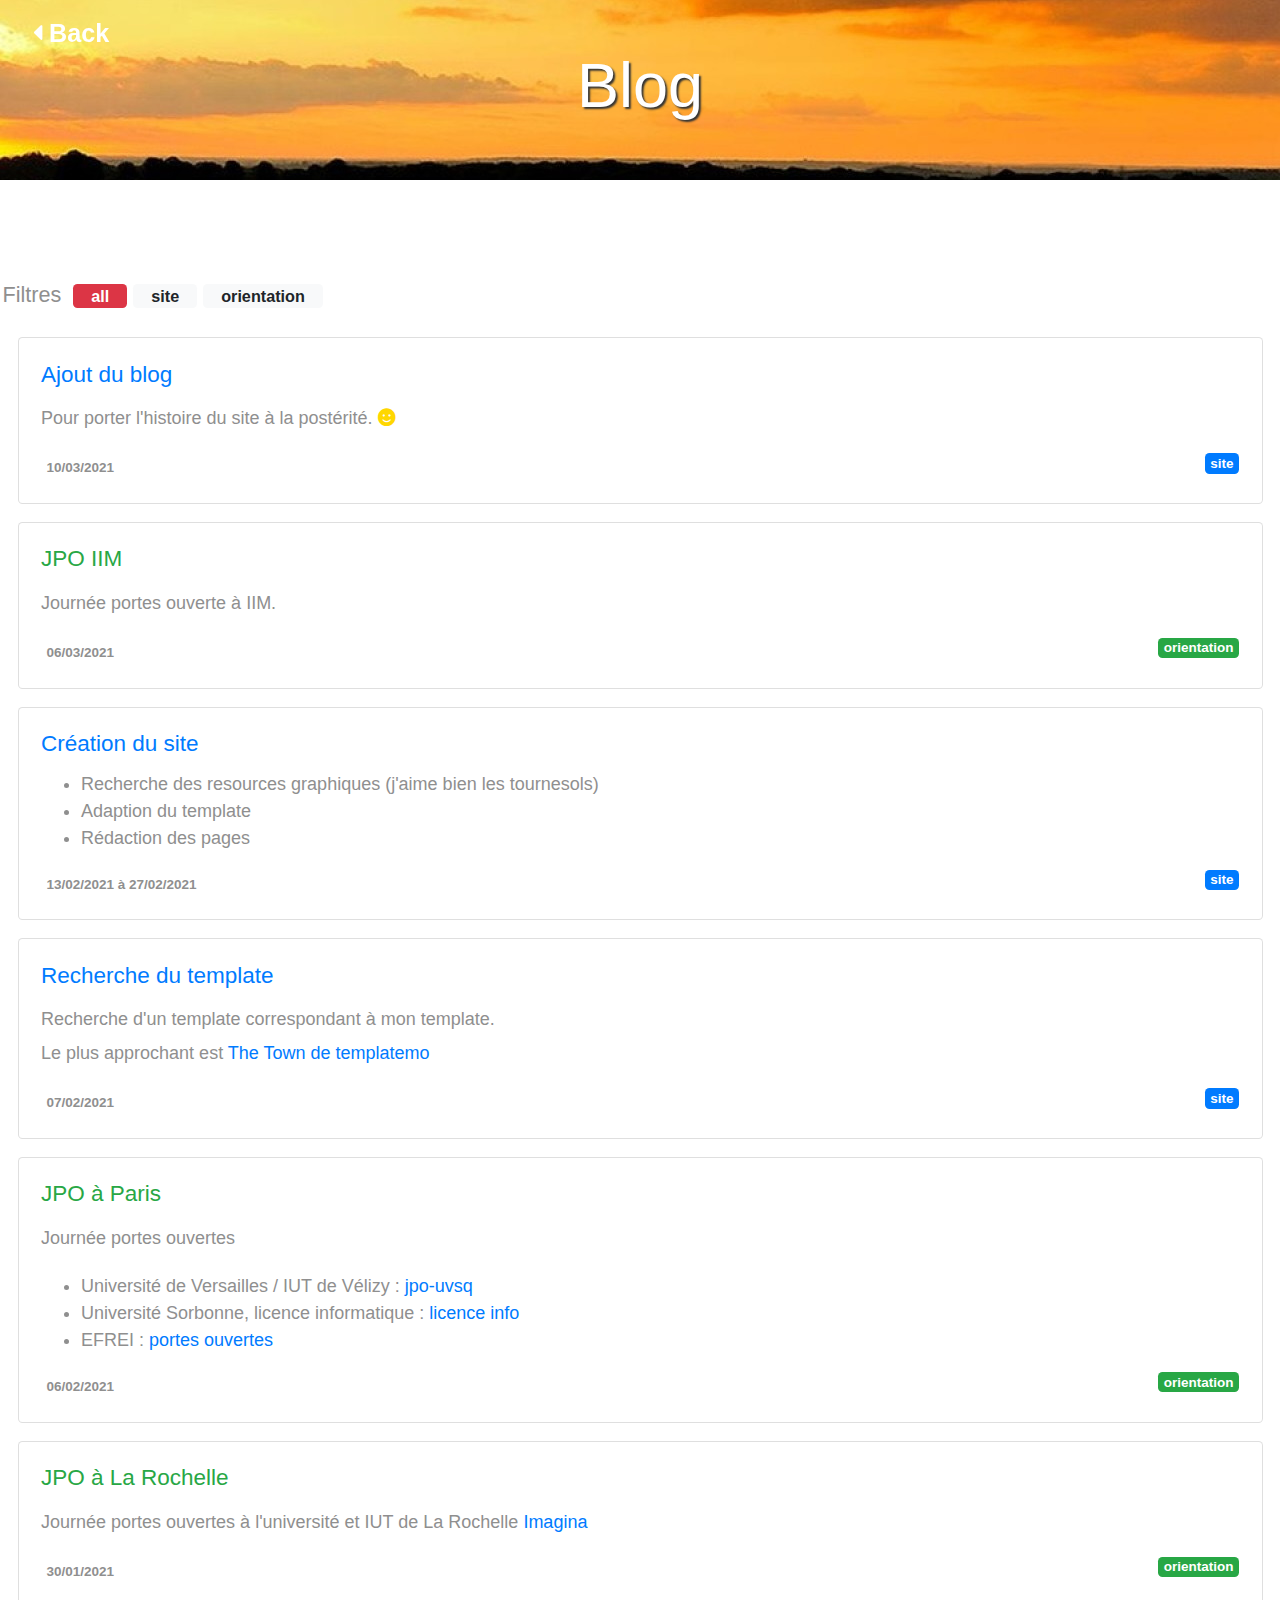
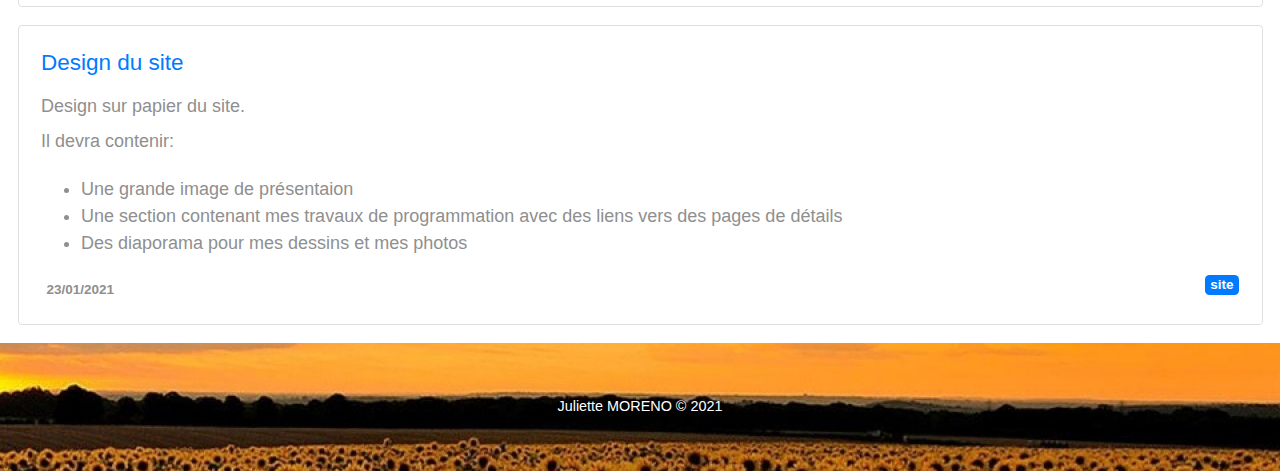
==== commit c7697984: "Update blog" ====
--- a/Blog.html
+++ b/Blog.html
@@ -1,170 +1,167 @@
 <!DOCTYPE html>
 <html lang="en">
-  <head>
-    <meta charset="UTF-8" />
-    <meta name="viewport" content="width=device-width, initial-scale=1.0" />
-    <meta http-equiv="X-UA-Compatible" content="ie=edge" />
+<head>
+    <meta charset="UTF-8"/>
+    <meta name="viewport" content="width=device-width, initial-scale=1.0"/>
+    <meta http-equiv="X-UA-Compatible" content="ie=edge"/>
     <title>Blog</title>
     <link rel="icon" type="image/ico" href="favicon.ico"/>
-    <link rel="stylesheet" href="fontawesome/css/all.min.css" />
-    <link rel="stylesheet" href="css/bootstrap.min.css" />
-    <link rel="stylesheet" href="css/templatemo-style.css" />
-  </head>
-  <body>
-    <!-- Hero section -->
-    <section id="subhero" class="text-white tm-font-big tm-parallax">
-      <!-- Navigation -->
-      <nav class="navbar navbar-expand-md tm-navbar" id="tmNav">
+    <link rel="stylesheet" href="fontawesome/css/all.min.css"/>
+    <link rel="stylesheet" href="css/bootstrap.min.css"/>
+    <link rel="stylesheet" href="css/templatemo-style.css"/>
+</head>
+<body>
+<!-- Hero section -->
+<section id="subhero" class="text-white tm-font-big tm-parallax">
+    <!-- Navigation -->
+    <nav class="navbar navbar-expand-md tm-navbar" id="tmNav">
         <div class="container">
-          <div class="tm-next">
-              <a href="index.html#about" class="navbar-brand external"><i class="fas fa-caret-left"></i> Back</a>
-          </div>
+            <div class="tm-next">
+                <a href="index.html#about" class="navbar-brand external"><i class="fas fa-caret-left"></i> Back</a>
+            </div>
 
-          <!--button class="navbar-toggler" type="button" data-toggle="collapse" data-target="#navbarSupportedContent" aria-controls="navbarSupportedContent" aria-expanded="false" aria-label="Toggle navigation">
-            <i class="fas fa-bars navbar-toggler-icon"></i>
-          </button>
-          <div class="collapse navbar-collapse" id="navbarSupportedContent">
-            <ul class="navbar-nav ml-auto">
-              <li class="nav-item">
-                  <a class="nav-link tm-nav-link" href="#blog">Blog</a>
-              </li>
-            </ul>
-          </div-->
+            <!--button class="navbar-toggler" type="button" data-toggle="collapse" data-target="#navbarSupportedContent" aria-controls="navbarSupportedContent" aria-expanded="false" aria-label="Toggle navigation">
+              <i class="fas fa-bars navbar-toggler-icon"></i>
+            </button>
+            <div class="collapse navbar-collapse" id="navbarSupportedContent">
+              <ul class="navbar-nav ml-auto">
+                <li class="nav-item">
+                    <a class="nav-link tm-nav-link" href="#blog">Blog</a>
+                </li>
+              </ul>
+            </div-->
         </div>
-      </nav>
+    </nav>
 
-      <div class="text-center tm-hero-text-container">
+    <div class="text-center tm-hero-text-container">
         <h2 class="tm-hero-title">Blog</h2>
-      </div>
-    </section>
+    </div>
+</section>
 
-    <section id="blog" class="tm-section-pad-top">
-      <div class="container">
+<section id="blog" class="tm-section-pad-top">
+    <div class="container">
         <div class="row" id="filterBtnContainer">
-          <p class="mb-4 tm-intro-text">
-            Filtres&nbsp;
-            <a href="#" class="badge badge-danger px-3 all" onclick="filterSelection('all')">all</a>
-            <a href="#" class="badge badge-light px-3 site" onclick="filterSelection('site')">site</a>
-            <a href="#" class="badge badge-light px-3 orientation" onclick="filterSelection('orientation')">orientation</a>
-          </p>
+            <p class="mb-4 tm-intro-text">
+                Filtres&nbsp;
+                <a href="#" class="badge badge-danger px-3 all" onclick="filterSelection('all')">all</a>
+                <a href="#" class="badge badge-light px-3 site" onclick="filterSelection('site')">site</a>
+                <a href="#" class="badge badge-light px-3 orientation" onclick="filterSelection('orientation')">orientation</a>
+            </p>
         </div>
 
         <div class="row">
-          <div class="col-md-12">
-            <div class="card mb-3 site">
-              <div class="card-body">
-                <h5 class="card-title text-primary">Ajout du blog</h5>
-                <p class="card-text">Pour porter l'histoire du site à la postérité.</p>
-                <div>
-                  <span class="badge">08/03/2021</span>
-                  <span class="badge badge-primary float-right">site</span>
+            <div class="col-md-12">
+                <div class="card mb-3 site">
+                    <div class="card-body">
+                        <h5 class="card-title text-primary">Ajout du blog</h5>
+                        <p class="card-text">Pour porter l'histoire du site à la postérité. <i class="fas fa-smile" style="color: gold"></i>
+                        </p>
+                        <div>
+                            <span class="badge">10/03/2021</span>
+                            <span class="badge badge-primary float-right">site</span>
+                        </div>
+                    </div>
                 </div>
-              </div>
+
+                <div class="card mb-3 orientation">
+                    <div class="card-body">
+                        <h5 class="card-title text-success">JPO IIM</h5>
+                        <p class="card-text">Journée portes ouverte à IIM.</p>
+                        <div>
+                            <span class="badge">06/03/2021</span>
+                            <span class="badge badge-success float-right">orientation</span>
+                        </div>
+                    </div>
+                </div>
+
+                <div class="card mb-3 site">
+                    <div class="card-body">
+                        <h5 class="card-title text-primary">Création du site</h5>
+                        <ul>
+                            <li>Recherche des resources graphiques (j'aime bien les tournesols)</li>
+                            <li>Adaption du template</li>
+                            <li>Rédaction des pages</li>
+                        </ul>
+                        <div>
+                            <span class="badge">13/02/2021 à 27/02/2021</span>
+                            <span class="badge badge-primary float-right">site</span>
+                        </div>
+                    </div>
+                </div>
+
+                <div class="card mb-3 site">
+                    <div class="card-body">
+                        <h5 class="card-title text-primary">Recherche du template</h5>
+                        <p class="card-text">Recherche d'un template correspondant à mon template.<br/>
+                            Le plus approchant est <a href="https://templatemo.com/tm-525-the-town" target="_blank">The Town de templatemo</a></p>
+                        <div>
+                            <span class="badge">07/02/2021</span>
+                            <span class="badge badge-primary float-right">site</span>
+                        </div>
+                    </div>
+                </div>
+
+                <div class="card mb-3 orientation">
+                    <div class="card-body">
+                        <h5 class="card-title text-success">JPO à Paris</h5>
+                        <p class="card-text">Journée portes ouvertes</p>
+                        <ul>
+                            <li>Université de Versailles / IUT de Vélizy : <a href="https://www.jpo-uvsq.fr/fr" target="_blank">jpo-uvsq</a></li>
+                            <li>Université Sorbonne, licence informatique : <a href=https://sciences.sorbonne-universite.fr/formation-sciences/licences/licences-generales-l2-l3/licence-dinformatique" target="_blank">licence info</a>
+                            </li>
+                            <li>EFREI : <a href="https://www.efrei.fr/nous-rencontrer/portes-ouvertes/" target="_blank">portes ouvertes</a></li>
+                        </ul>
+                        <div>
+                            <span class="badge">06/02/2021</span>
+                            <span class="badge badge-success float-right">orientation</span>
+                        </div>
+                    </div>
+                </div>
+
+                <div class="card mb-3 orientation">
+                    <div class="card-body">
+                        <h5 class="card-title text-success">JPO à La Rochelle</h5>
+                        <p class="card-text">Journée portes ouvertes à l'université et IUT de La Rochelle
+                            <a href="https://app.imagina.io/module/198307/111191" target="_blank">Imagina</a></p>
+                        <div>
+                            <span class="badge">30/01/2021</span>
+                            <span class="badge badge-success float-right">orientation</span>
+                        </div>
+                    </div>
+                </div>
+
+                <div class="card mb-3 site">
+                    <div class="card-body">
+                        <h5 class="card-title text-primary">Design du site</h5>
+                        <p class="card-text">Design sur papier du site.<br/>Il devra contenir:</p>
+                        <ul>
+                            <li>Une grande image de présentaion</li>
+                            <li>Une section contenant mes travaux de programmation avec des liens vers des pages de détails</li>
+                            <li>Des diaporama pour mes dessins et mes photos</li>
+                        </ul>
+                        <div>
+                            <span class="badge">23/01/2021</span>
+                            <span class="badge badge-primary float-right">site</span>
+                        </div>
+                    </div>
+                </div>
+
             </div>
+        </div>
+    </div>
 
-            <div class="card mb-3 orientation">
-              <div class="card-body">
-                <h5 class="card-title text-success">JPO IIM</h5>
-                <p class="card-text">Journée portes ouverte à IIM.</p>
-                <div>
-                  <span class="badge">06/03/2021</span>
-                  <span class="badge badge-success float-right">orientation</span>
-                </div>
-              </div>
-            </div>
+</section>
 
-            <div class="card mb-3 site">
-              <div class="card-body">
-                <h5 class="card-title text-primary">Création du site</h5>
-                <ul>
-                  <li>Recherche des resources graphiques (j'aime bien les tournesols)</li>
-                  <li>Adaption du template</li>
-                  <li>Rédaction des pages</li>
-                </ul>
-                <div>
-                  <span class="badge">13/02/2021 à 27/02/2021</span>
-                  <span class="badge badge-primary float-right">site</span>
-                </div>
-              </div>
-            </div>
-
-            <div class="card mb-3 site">
-              <div class="card-body">
-                <h5 class="card-title text-primary">Recherche du template</h5>
-                <p class="card-text">Recherche d'un template correspondant à mon template.<br/>
-                  Le plus approchant est <a href="https://templatemo.com/tm-525-the-town">The Town de templatemo</a></p>
-                <div>
-                  <span class="badge">07/02/2021</span>
-                  <span class="badge badge-primary float-right">site</span>
-                </div>
-              </div>
-            </div>
-
-            <div class="card mb-3 orientation">
-              <div class="card-body">
-                <h5 class="card-title text-success">JPO à Paris</h5>
-                <p class="card-text">Journée portes ouvertes</p>
-                <ul>
-                  <li>Université de Versailles / IUT de Vélizy : https://www.jpo-uvsq.fr/fr</li>
-                  <li>Université Sorbonne, licence informatique :
-                    https://sciences.sorbonne-universite.fr/formation-sciences/licences/licences-generales-l2-l3/licence-dinformatique</li>
-                  <li>EFREI : https://www.efrei.fr/nous-rencontrer/portes-ouvertes/</li>
-                </ul>
-                <div>
-                  <span class="badge">06/02/2021</span>
-                  <span class="badge badge-success float-right">orientation</span>
-                </div>
-              </div>
-            </div>
-
-            <div class="card mb-3 orientation">
-              <div class="card-body">
-                <h5 class="card-title text-success">JPO à La Rochelle</h5>
-                <p class="card-text">Journée portes ouvertes à l'université et IUT de La Rochelle https://app.imagina.io/module/198307/111191</p>
-                <div>
-                  <span class="badge">30/01/2021</span>
-                  <span class="badge badge-success float-right">orientation</span>
-                </div>
-              </div>
-            </div>
-
-            <div class="card mb-3 site">
-              <div class="card-body">
-                <h5 class="card-title text-primary">Design du site</h5>
-                <p class="card-text">Design sur papier du site.<br/>Il devra contenir:</p>
-                <ul>
-                  <li>Une grande image de présentaion</li>
-                  <li>Une section contenant mes travaux de programmation avec des liens vers des pages de détails</li>
-                  <li>Des diaporama pour mes dessins et mes photos</li>
-                </ul>
-                <div>
-                  <span class="badge">23/01/2021</span>
-                  <span class="badge badge-primary float-right">site</span>
-                </div>
-              </div>
-            </div>
-
-          </div>
-        </div>
-      </div>
-
-    </section>
-
-    <section id="footer">
-      <footer class="text-center small">
-          <p class="mb-0">
+<section id="footer">
+    <footer class="text-center small">
+        <p class="mb-0">
             Juliette MORENO &copy; 2021
-          </p>
-        </footer>
-    </section>
-    <script src="js/jquery-1.9.1.min.js"></script>
-    <script src="js/jquery.singlePageNav.min.js"></script>
-    <script src="js/bootstrap.min.js"></script>
-    <script src="highlight/highlight.pack.js"></script>
-    <script>
-	  // Init code highlight
-	  hljs.initHighlightingOnLoad();
-
+        </p>
+    </footer>
+</section>
+<script src="js/jquery-1.9.1.min.js"></script>
+<script src="js/bootstrap.min.js"></script>
+<script>
       function filterSelection(c) {
         $('.card').each(function() {
           if(c==='all' || $(this).hasClass(c)) {
@@ -185,7 +182,6 @@
       }
 
       $(function(){
-
         // Detect window scroll and update navbar
         $(window).scroll(function(e){
           if($(document).scrollTop() > 70) {
@@ -194,17 +190,9 @@
             $('.tm-navbar').removeClass("scroll");
           }
         });
+      });
 
-        // Close mobile menu after click
-        $('#tmNav a').on('click', function(){
-          $('.navbar-collapse').removeClass('show');
-        })
 
-        // Scroll to corresponding section with animation
-        $('#tmNav').singlePageNav({
-                filter: ':not(.external)'
-            });
-      });
-    </script>
-  </body>
+</script>
+</body>
 </html>
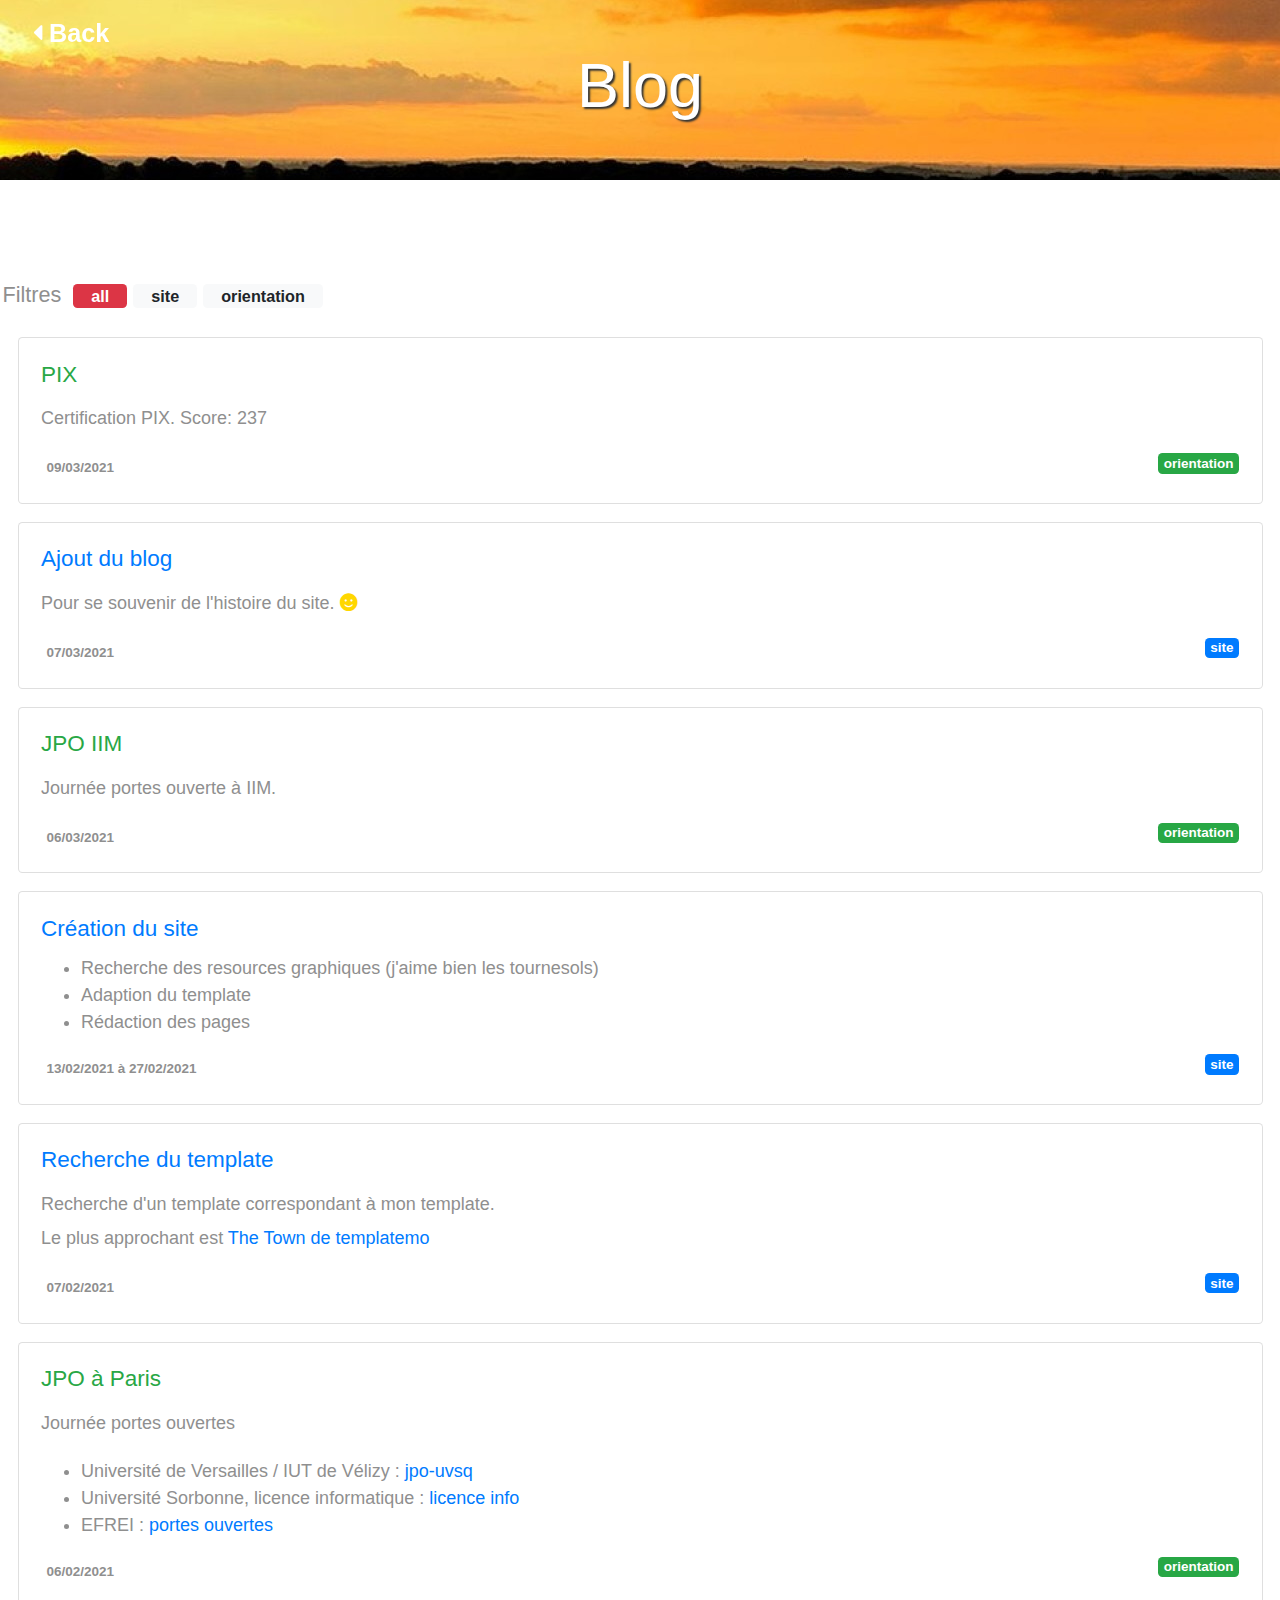
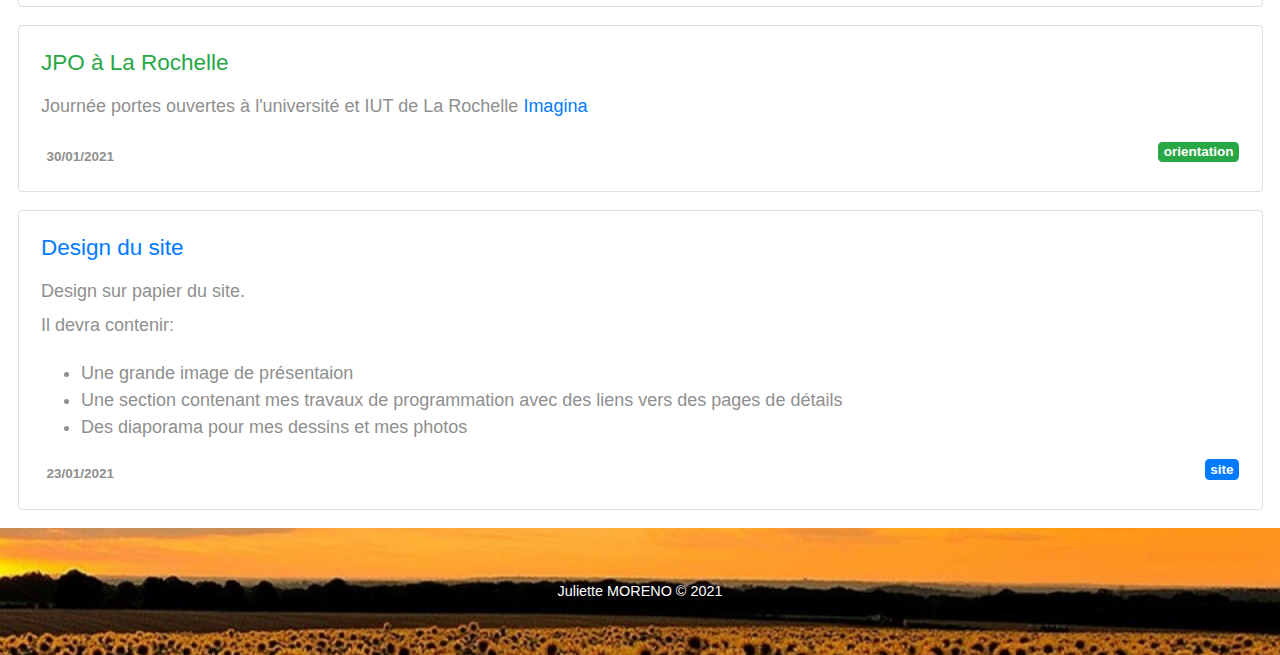
==== commit 46666dfb: "pix" ====
--- a/Blog.html
+++ b/Blog.html
@@ -51,13 +51,25 @@
 
         <div class="row">
             <div class="col-md-12">
+
+                <div class="card mb-3 orientation">
+                    <div class="card-body">
+                        <h5 class="card-title text-success">PIX</h5>
+                        <p class="card-text">Certification PIX. Score: 237</p>
+                        <div>
+                            <span class="badge">09/03/2021</span>
+                            <span class="badge badge-success float-right">orientation</span>
+                        </div>
+                    </div>
+                </div>
+
                 <div class="card mb-3 site">
                     <div class="card-body">
                         <h5 class="card-title text-primary">Ajout du blog</h5>
-                        <p class="card-text">Pour porter l'histoire du site à la postérité. <i class="fas fa-smile" style="color: gold"></i>
+                        <p class="card-text">Pour se souvenir de l'histoire du site. <i class="fas fa-smile" style="color: gold"></i>
                         </p>
                         <div>
-                            <span class="badge">10/03/2021</span>
+                            <span class="badge">07/03/2021</span>
                             <span class="badge badge-primary float-right">site</span>
                         </div>
                     </div>
